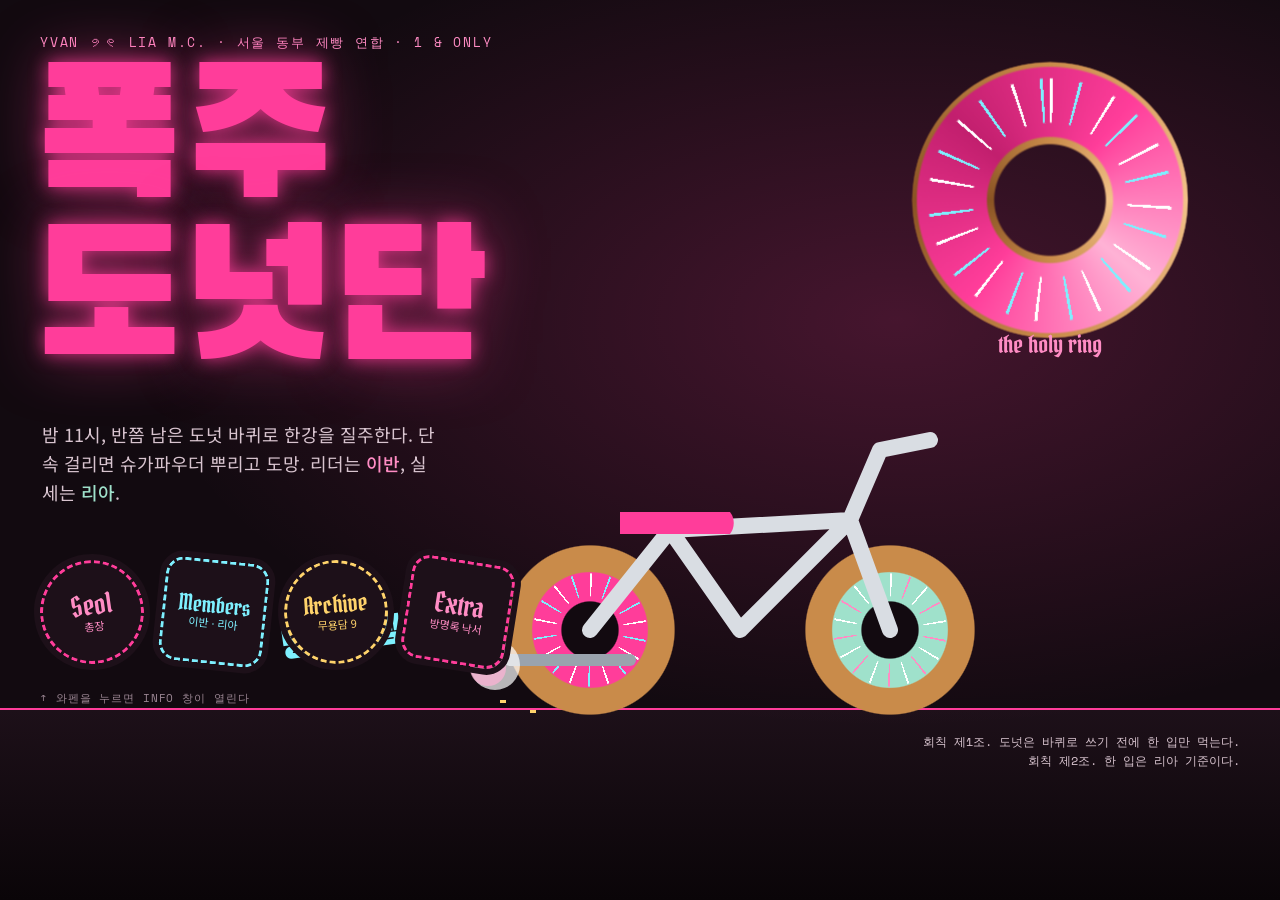
==== lovinfo/donut-gang.html @ 9bbbeb03 "Add 폭주 도넛단 page (YVAN & LIA) with patch popups - lovinfo/donut-gang.html: single-file page from Lovi" ====
<!doctype html>
<html lang="ko">
<head>
<meta charset="utf-8">
<meta name="viewport" content="width=device-width, initial-scale=1, viewport-fit=cover">
<title>폭주 도넛단 · YVAN ୨୧ LIA</title>
<meta name="description" content="YVAN ୨୧ LIA M.C. · 서울 동부 제빵 연합 · 1 & ONLY">
<meta name="theme-color" content="#120a10">
<link rel="preconnect" href="https://fonts.googleapis.com">
<link rel="preconnect" href="https://fonts.gstatic.com" crossorigin>
<link rel="stylesheet" href="https://fonts.googleapis.com/css2?family=Black+Han+Sans&family=Noto+Sans+KR:wght@400;500;700&family=Pirata+One&family=Space+Mono:wght@400;700&display=swap">
<style>
:root{
  --bg:#120a10; --bg2:#1d1019; --bg3:#0a0508; --surface:#231520; --surface2:#2c1b27;
  --ink:#f6e9f0; --dim:#d8c4cf; --mute:#9c8794;
  --line:rgba(246,233,240,.12); --line2:rgba(246,233,240,.28);
  --pink:#ff3d9a; --pink-l:#ff8cc4; --pink-s:#F4C0D1;
  --mint:#7ef0ff; --mint2:#9FE1CB; --yellow:#ffd36b; --dough:#c98b4a;
  --yvan:var(--pink); --lia:var(--mint2);
  --kr:'Noto Sans KR',system-ui,sans-serif; --display:'Black Han Sans','Noto Sans KR',sans-serif;
  --gothic:'Pirata One',serif; --mono:'Space Mono',ui-monospace,monospace;
  color-scheme:dark;
}
*{box-sizing:border-box}
html,body{margin:0}
body{background:var(--bg);color:var(--ink);font:400 16px/1.6 var(--kr);-webkit-font-smoothing:antialiased;overflow-x:hidden}
body.locked{overflow:hidden}
button{font:inherit;color:inherit;cursor:pointer}
button:focus-visible,a:focus-visible,input:focus-visible,textarea:focus-visible{outline:2px solid var(--mint);outline-offset:2px}
.sr-only{position:absolute;width:1px;height:1px;overflow:hidden;clip:rect(0 0 0 0);white-space:nowrap}
.pt{font-family:var(--gothic);font-weight:400}

@keyframes wheelie{0%,100%{transform:rotate(0)}30%,70%{transform:rotate(-24deg)}}
@keyframes spin{to{transform:rotate(360deg)}}
@keyframes torus{0%{transform:rotateX(62deg) rotateZ(0)}100%{transform:rotateX(62deg) rotateZ(360deg)}}
@keyframes flick{0%,100%{opacity:1}42%{opacity:1}43%{opacity:.2}45%{opacity:1}70%{opacity:.6}71%{opacity:1}}
@keyframes exhaust{0%{transform:translate(0,0) scale(.5);opacity:0}15%{opacity:1}100%{transform:translate(-180px,-20px) scale(1.4);opacity:0}}
@keyframes sprk{0%{transform:translate(0,0);opacity:1}100%{transform:translate(-120px,40px);opacity:0}}
@keyframes pop{from{transform:rotate(var(--r,0deg)) scale(.4);opacity:0}to{transform:rotate(var(--r,0deg)) scale(1);opacity:1}}

/* ───────── 메인: 1280×800 시안을 화면에 맞춰 스케일 ───────── */
.hero{--s:1;position:relative;height:calc(800px * var(--s));min-height:100svh;background:var(--bg);overflow:hidden}
.hero::after{content:"";position:absolute;left:0;right:0;bottom:0;height:calc(90px * var(--s) + max(0px, 100svh - 800px * var(--s)));background:linear-gradient(var(--bg2),var(--bg3));border-top:2px solid var(--pink)}
.stage{position:absolute;left:50%;top:0;z-index:1;width:1280px;height:800px;transform:translateX(-50%) scale(var(--s));transform-origin:top center}
.glow{position:absolute;inset:0;background:radial-gradient(ellipse at 70% 40%,rgba(255,61,154,.22),transparent 60%)}
.kicker{position:absolute;left:40px;top:32px;margin:0;font-family:var(--mono);font-size:13px;letter-spacing:.14em;color:var(--pink-l)}
.title{position:absolute;left:34px;top:64px;margin:0;font-family:var(--display);font-weight:400;font-size:180px;line-height:.9;color:var(--pink);text-shadow:0 0 18px rgba(255,61,154,.8),0 0 60px rgba(255,61,154,.5);animation:flick 4s linear infinite}
.lede{position:absolute;left:42px;top:420px;margin:0;width:400px;font-size:18px;line-height:1.6;color:var(--dim)}
.lede b{font-weight:500}
.lede .y{color:var(--pink-l)} .lede .l{color:var(--mint2)}
.ring{position:absolute;left:880px;top:30px;width:340px;height:340px;perspective:900px}
.torus{position:absolute;inset:30px;transform-style:preserve-3d;animation:torus 5s linear infinite}
.torus>div{position:absolute;inset:0;border-radius:50%}
.dough{background:conic-gradient(from 0deg,#c98b4a,#f3c38a,#c98b4a,#8a5424,#c98b4a);-webkit-mask:radial-gradient(circle,transparent 0 28%,#000 29% 70%,transparent 71%);mask:radial-gradient(circle,transparent 0 28%,#000 29% 70%,transparent 71%);transform:translateZ(-10px)}
.glaze{background:conic-gradient(from 40deg,#ff3d9a,#ffb3d6,#ff3d9a,#c21f6e,#ff3d9a);-webkit-mask:radial-gradient(circle,transparent 0 31%,#000 32% 66%,transparent 67%);mask:radial-gradient(circle,transparent 0 31%,#000 32% 66%,transparent 67%);transform:translateZ(10px)}
.sprinkles{background:repeating-conic-gradient(#fff 0 1.5deg,transparent 1.5deg 14deg,#7ef0ff 14deg 15.5deg,transparent 15.5deg 31deg);-webkit-mask:radial-gradient(circle,transparent 0 38%,#000 39% 60%,transparent 61%);mask:radial-gradient(circle,transparent 0 38%,#000 39% 60%,transparent 61%);transform:translateZ(14px)}
.ring-label{position:absolute;left:0;right:0;bottom:6px;text-align:center;font-family:var(--gothic);font-size:24px;color:var(--pink-l)}
.bike-wrap{position:absolute;left:470px;top:400px;width:520px;height:300px}
.bike{position:absolute;left:0;bottom:0;width:520px;height:300px;transform-origin:120px 240px;animation:wheelie 3s ease-in-out infinite}
.bike svg{position:absolute;inset:0;overflow:visible}
.wheel{position:absolute;top:140px;width:180px;height:180px;border-radius:50%;background:radial-gradient(circle,var(--bg) 0 22%,var(--pink) 23% 45%,var(--dough) 46% 66%,transparent 67%);animation:spin .5s linear infinite}
.w1{left:30px}.w2{left:330px;background:radial-gradient(circle,var(--bg) 0 22%,var(--mint2) 23% 45%,var(--dough) 46% 66%,transparent 67%)}
.wheel-spr{position:absolute;inset:0;border-radius:50%;background:repeating-conic-gradient(#fff 0 2deg,transparent 2deg 20deg,#7ef0ff 20deg 22deg,transparent 22deg 40deg);-webkit-mask:radial-gradient(circle,transparent 0 26%,#000 27% 44%,transparent 45%);mask:radial-gradient(circle,transparent 0 26%,#000 27% 44%,transparent 45%)}
.w2 .wheel-spr{background:repeating-conic-gradient(#fff 0 2deg,transparent 2deg 20deg,#ff8cc4 20deg 22deg,transparent 22deg 40deg)}
.puff{position:absolute;left:0;border-radius:50%;animation:exhaust 1s ease-out infinite}
.p1{top:240px;width:50px;height:50px;background:rgba(255,255,255,.7)}
.p2{top:250px;width:36px;height:36px;background:rgba(255,179,214,.7);animation-delay:.35s}
.honk{position:absolute;left:-190px;top:200px;font-family:var(--display);font-size:40px;color:var(--mint);transform:rotate(-8deg);white-space:nowrap}
.spark{position:absolute;width:6px;height:3px;background:var(--yellow);animation:sprk .6s linear infinite}
.s1{left:30px;top:300px}.s2{left:60px;top:310px;animation-duration:.7s;animation-delay:.2s}
.road{position:absolute;left:0;right:0;bottom:0;height:90px}
.patches{position:absolute;left:40px;top:560px;display:flex;gap:18px;z-index:2}
.patch{--c:var(--pink);--t:var(--pink-l);width:104px;height:104px;padding:0;background:var(--bg2);border:3px dashed var(--c);outline:6px solid var(--bg2);display:flex;flex-direction:column;align-items:center;justify-content:center;color:var(--t);line-height:1.3;transform:rotate(var(--r,0deg));transition:all .2s}
.patch.round{border-radius:50%}.patch.square{border-radius:18px}
.patch.mint{--c:var(--mint);--t:var(--mint)}.patch.yellow{--c:var(--yellow);--t:var(--yellow)}
.patch .pt{font-size:28px;line-height:1}.patch .pt.sm{font-size:22px}.patch .pt.md{font-size:24px}
.patch small{font-size:11px}
.patch:hover,.patch:focus-visible,.patch[aria-expanded="true"]{transform:rotate(0) scale(1.08);background:var(--c);color:var(--bg);outline:6px solid var(--bg2)}
.rules{position:absolute;right:40px;bottom:30px;margin:0;font-family:var(--mono);font-size:12px;color:var(--dim);text-align:right}
.hint{position:absolute;left:40px;top:690px;margin:0;font-family:var(--mono);font-size:11px;color:var(--mute);letter-spacing:.08em}

@media (max-width:759px){
  .hero{height:auto;min-height:100svh;display:flex;flex-direction:column}
  .hero::after{display:none}
  .stage{position:relative;left:auto;width:auto;height:auto;transform:none;flex:1;padding:calc(20px + env(safe-area-inset-top)) 16px 0;display:flex;flex-direction:column}
  .stage>*{position:relative;left:auto;right:auto;top:auto;bottom:auto}
  .glow{position:absolute;inset:0}
  .kicker{order:1;font-size:11px;letter-spacing:.06em;padding-right:120px}
  .title{order:2;margin-top:14px;font-size:clamp(76px,27vw,140px)}
  .ring{order:0;position:absolute;top:56px;right:-22px;left:auto;width:170px;height:170px}
  .ring .torus{inset:15px}
  .ring-label{font-size:15px;bottom:-6px}
  .lede{order:3;width:auto;margin-top:18px;font-size:16px}
  .bike-wrap{order:4;align-self:center;width:520px;height:300px;transform:scale(.55);margin:-50px -100px -70px}
  .honk{left:-40px;top:100px}
  .patches{order:5;display:grid;grid-template-columns:repeat(4,1fr);gap:10px;padding:0 4px 8px;justify-items:center}
  .patch{width:min(21vw,92px);height:min(21vw,92px);outline-width:4px}
  .patch .pt,.patch .pt.sm,.patch .pt.md{font-size:min(5vw,22px)}
  .patch small{font-size:9.5px;text-align:center}
  .hint{order:6;text-align:center;padding:8px 0 14px}
  .road{order:7;height:0;border-top:2px solid var(--pink);margin:0 -16px}
  .rules{order:8;flex:1;margin:0 -16px;padding:14px 16px calc(22px + env(safe-area-inset-bottom));background:linear-gradient(var(--bg2),var(--bg3));font-size:11px}
}

/* ───────── 팝업 ───────── */
.pop{position:fixed;inset:0;z-index:50;display:flex;align-items:center;justify-content:center;padding:24px 16px;background:rgba(10,5,8,.62);backdrop-filter:blur(3px);-webkit-backdrop-filter:blur(3px);opacity:0;pointer-events:none;transition:opacity .18s}
.pop.on{opacity:1;pointer-events:auto}
.win{position:relative;width:100%;max-width:560px;max-height:calc(100svh - 48px);display:flex;flex-direction:column;background:var(--surface);border:3px dashed var(--c,var(--pink));outline:6px solid var(--surface);border-radius:18px;overflow:hidden;transform:translateY(16px) scale(.96) rotate(-1deg);transition:transform .24s cubic-bezier(.3,1.5,.5,1)}
.pop.on .win{transform:none}
.win.wide{max-width:680px}
.win-head{display:flex;align-items:center;gap:10px;padding:12px 12px 12px 16px;background:var(--bg2);border-bottom:1px dashed var(--line2)}
.win-tag{font:700 11px var(--mono);letter-spacing:.1em;color:var(--c,var(--pink));padding:2px 8px;border:1px dashed var(--c,var(--pink));border-radius:6px}
.win-title{flex:1;margin:0;font-family:var(--gothic);font-weight:400;font-size:26px;line-height:1;color:var(--c,var(--pink));text-shadow:0 0 12px color-mix(in srgb,var(--c,var(--pink)) 50%,transparent)}
.win-title small{font:400 13px var(--kr);color:var(--mute);margin-left:6px;text-shadow:none}
.x{width:40px;height:40px;border-radius:10px;border:1px solid var(--line2);background:transparent;display:grid;place-items:center;font-size:18px;color:var(--dim);transition:background .15s}
.x:hover{background:var(--surface2);color:var(--ink)}
.win-body{padding:18px;overflow-y:auto;overscroll-behavior:contain}
.panel[hidden]{display:none}
@media (max-width:599px){
  .pop{align-items:flex-end;padding:0}
  .win,.win.wide{max-width:none;max-height:90svh;border-radius:20px 20px 0 0;border-bottom:0;outline:0;transform:translateY(100%)}
  .win-head{padding-top:16px;position:relative}
  .win-head::before{content:"";position:absolute;left:50%;top:6px;width:40px;height:4px;margin-left:-20px;border-radius:2px;background:var(--line2)}
  .win-body{padding:16px 16px calc(20px + env(safe-area-inset-bottom))}
}

/* 공통 */
.specs{margin:0;display:grid;gap:6px;font-size:14px}
.specs div{display:grid;grid-template-columns:84px 1fr;gap:10px;border-bottom:1px dotted var(--line);padding-bottom:6px}
.specs dt{font:12px var(--mono);color:var(--mute);padding-top:2px}
.specs dd{margin:0;color:var(--dim)}
.btn{min-height:44px;display:flex;align-items:center;justify-content:center;gap:6px;border:1px solid var(--line2);border-radius:10px;background:transparent;padding:8px 12px;transition:background .15s,transform .1s}
.btn:hover{background:var(--surface2)}
.btn:active{transform:scale(.97)}
.btn.hot{background:var(--pink);border-color:var(--pink);color:var(--bg);font-weight:700}
.btn.hot:hover{box-shadow:0 0 18px rgba(255,61,154,.55)}
.grid2{display:grid;grid-template-columns:repeat(2,minmax(0,1fr));gap:8px}

/* Seol */
.seol{display:grid;grid-template-columns:120px 1fr;gap:18px;align-items:center;margin-bottom:16px}
.badge{width:112px;aspect-ratio:1;border-radius:50%;display:grid;place-items:center;border:3px dashed var(--pink);outline:6px solid var(--bg2);background:repeating-conic-gradient(rgba(255,61,154,.14) 0 6deg,transparent 6deg 12deg),var(--bg2);transform:rotate(-8deg)}
.badge span{font-family:var(--display);font-size:34px;color:var(--pink);text-shadow:0 0 12px rgba(255,61,154,.8);writing-mode:vertical-rl;letter-spacing:.08em}
.seol p{margin:0;color:var(--dim);font-size:15px}
.seol p.big{color:var(--ink);font-size:17px;font-weight:500;margin-bottom:6px}

/* Members 위젯 */
.ride{position:relative;height:250px;border-radius:14px;overflow:hidden;background:radial-gradient(ellipse at 70% 30%,rgba(255,61,154,.2),transparent 60%),var(--bg2)}
.ride-top{position:absolute;left:14px;top:10px;right:14px;display:flex;justify-content:space-between;align-items:baseline;gap:8px}
.ride-top .dg{font-family:var(--display);font-size:24px;color:var(--pink-l);line-height:1}
.ride-top .mc{font:11px var(--mono);color:var(--pink-s)}
.spd{position:absolute;left:14px;top:44px;font:12px var(--mono);color:var(--pink-s)}
.horn{position:absolute;right:16px;top:58px;padding:6px 12px;border-radius:12px;background:var(--mint2);color:#04342C;font-family:var(--display);font-size:18px;opacity:0;transform:scale(.6) rotate(6deg);transition:all .18s;pointer-events:none}
.horn.on{opacity:1;transform:scale(1) rotate(-4deg)}
.ride svg{position:absolute;left:0;bottom:0;width:100%;height:80%}
.thr{display:flex;align-items:center;gap:12px;margin:14px 0 10px}
.thr label{font-size:14px;color:var(--dim);min-width:44px}
.thr input{flex:1;accent-color:var(--pink);height:24px}
.thr output{font:700 14px var(--mono);min-width:36px;text-align:right}
.mcard{text-align:left;background:var(--bg2);border:1px solid var(--line);border-radius:12px;padding:12px;transition:border-color .15s,transform .15s}
.mcard:hover{transform:translateY(-2px)}
.mcard[aria-pressed="true"]{border:2px solid var(--c);padding:11px;box-shadow:0 0 16px color-mix(in srgb,var(--c) 30%,transparent)}
.mhead{display:flex;align-items:center;gap:10px;margin-bottom:10px}
.av{width:42px;height:42px;flex:none;border-radius:50%;display:grid;place-items:center;font-family:var(--gothic);font-size:20px;color:var(--bg);background:radial-gradient(circle,var(--bg2) 0 22%,var(--c) 23% 60%,var(--dough) 61% 100%)}
.av span{background:var(--bg2);color:var(--c);width:20px;height:20px;border-radius:50%;display:grid;place-items:center;font-size:14px}
.mname{display:block;font-family:var(--gothic);font-size:22px;line-height:1;color:var(--c)}
.mrole{font-size:12px;color:var(--mute)}
.stat{font-size:12px;color:var(--mute);margin:6px 0 4px;display:flex;justify-content:space-between}
.stat b{font:11px var(--mono);color:var(--dim)}
.bar{height:7px;border-radius:4px;background:var(--surface2);overflow:hidden}
.bar i{display:block;height:100%;background:repeating-linear-gradient(-45deg,var(--c) 0 6px,color-mix(in srgb,var(--c) 70%,#000) 6px 12px);border-radius:4px}
.quote{font-size:14px;color:var(--dim);margin:12px 2px 4px;min-height:22px}
.mdetail{margin-top:12px;padding-top:12px;border-top:1px dashed var(--line2)}

/* Archive */
.chips{display:flex;flex-wrap:wrap;gap:8px;margin-bottom:14px}
.chip{font-size:13px;color:var(--dim);background:transparent;border:1.5px dashed var(--line2);border-radius:999px;padding:5px 14px;min-height:34px;transition:all .15s}
.chip:hover{border-color:var(--yellow);color:var(--yellow)}
.chip[aria-pressed="true"]{background:var(--yellow);border:1.5px solid var(--yellow);color:var(--bg);font-weight:700}
.logs{list-style:none;margin:0;padding:0;display:grid;gap:10px}
.log{padding:12px 14px;background:var(--bg2);border-radius:12px;border-left:4px solid var(--c)}
.log-meta{display:flex;gap:10px;align-items:baseline;font:11.5px var(--mono);color:var(--mute)}
.log-no{color:var(--c);font-weight:700}
.log-tag{margin-left:auto;border:1px solid var(--c);color:var(--c);border-radius:4px;padding:0 6px;font-family:var(--kr)}
.log h3{margin:6px 0 4px;font-size:16px;line-height:1.35}
.log p{margin:0;font-size:14px;color:var(--dim)}
.log .loss{margin-top:6px;font:11.5px var(--mono);color:var(--yellow)}

/* Extra */
.scribble{display:grid;grid-template-columns:1fr auto;gap:8px}
.scribble input[type=text],.scribble textarea{grid-column:1/-1;font:15px var(--kr);color:var(--ink);background:var(--bg2);border:1.5px dashed var(--line2);border-radius:10px;padding:10px 12px;resize:none}
.scribble input[type=text]:focus,.scribble textarea:focus{outline:none;border-color:var(--pink);border-style:solid}
.inks{display:flex;align-items:center;gap:6px}
.inks label{cursor:pointer}
.inks input{position:absolute;opacity:0;pointer-events:none}
.ink{display:block;width:28px;height:28px;border-radius:50%;border:3px solid var(--surface);box-shadow:0 0 0 2px transparent;transition:box-shadow .15s}
.inks input:checked+.ink{box-shadow:0 0 0 2px var(--ink)}
.inks input:focus-visible+.ink{box-shadow:0 0 0 2px var(--mint)}
.note{margin:8px 0 12px;font:11px var(--mono);color:var(--mute)}
.wall{position:relative;min-height:180px;padding:18px;border-radius:12px;display:flex;flex-wrap:wrap;gap:16px 22px;align-content:flex-start;background:linear-gradient(rgba(255,255,255,.025) 1px,transparent 1px) 0 0/100% 40px,linear-gradient(90deg,rgba(255,255,255,.02) 1px,transparent 1px) 0 0/80px 100%,#160c13;border:1px solid var(--line)}
.tag{--c:var(--pink);position:relative;max-width:240px;padding:2px 4px;transform:rotate(var(--r,0deg));animation:pop .35s cubic-bezier(.2,1.6,.4,1) both}
.tag.mint{--c:var(--mint2)}.tag.yellow{--c:var(--yellow)}.tag.white{--c:#fff}
.tag-msg{display:block;font-family:var(--display);font-size:21px;line-height:1.2;color:var(--c);text-shadow:0 0 10px color-mix(in srgb,var(--c) 55%,transparent);word-break:keep-all;overflow-wrap:anywhere}
.tag-by{display:block;margin-top:2px;font:11px var(--mono);color:var(--mute)}
.tag-del{position:absolute;top:-10px;right:-12px;width:24px;height:24px;border-radius:50%;border:0;background:var(--bg);color:var(--mute);font-size:12px;opacity:0;transition:opacity .15s}
.tag:hover .tag-del,.tag-del:focus-visible{opacity:1}
@media (hover:none){.tag-del{opacity:1}}

@media (prefers-reduced-motion:reduce){*,*::before,*::after{animation:none!important;transition:none!important}}
</style>
</head>
<body>

<main class="hero" id="top">
  <div class="stage">
    <div class="glow"></div>
    <p class="kicker">YVAN ୨୧ LIA M.C. · 서울 동부 제빵 연합 · 1 &amp; ONLY</p>
    <h1 class="title">폭주<br>도넛단</h1>
    <p class="lede">밤 11시, 반쯤 남은 도넛 바퀴로 한강을 질주한다. 단속 걸리면 슈가파우더 뿌리고 도망. 리더는 <b class="y">이반</b>, 실세는 <b class="l">리아</b>.</p>

    <div class="ring" aria-hidden="true">
      <div class="torus"><div class="dough"></div><div class="glaze"></div><div class="sprinkles"></div></div>
      <span class="ring-label">the holy ring</span>
    </div>

    <div class="bike-wrap" aria-hidden="true">
      <div class="bike">
        <div class="wheel w1"><div class="wheel-spr"></div></div>
        <div class="wheel w2"><div class="wheel-spr"></div></div>
        <svg viewBox="0 0 520 320" width="520" height="320">
          <path d="M120 230 L200 130 L380 120 L420 230 M200 130 L270 230 L380 120 M380 120 L410 50 L460 40" fill="none" stroke="#d9dde3" stroke-width="16" stroke-linecap="round" stroke-linejoin="round"/>
          <path d="M150 112 h110 a18 18 0 0 1 0 22 h-110z" fill="#ff3d9a"/>
          <path d="M160 260 h-120" stroke="#9aa3ad" stroke-width="12" stroke-linecap="round"/>
        </svg>
        <div class="puff p1"></div><div class="puff p2"></div>
        <span class="honk">빵 빵 빵 빵—!!</span>
      </div>
      <div class="spark s1"></div><div class="spark s2"></div>
    </div>

    <div class="road"></div>

    <nav class="patches" aria-label="와펜 메뉴">
      <button type="button" class="patch round" data-k="seol" aria-haspopup="dialog" aria-expanded="false" style="--r:-8deg"><span class="pt">Seol</span><small>총장</small></button>
      <button type="button" class="patch square mint" data-k="members" aria-haspopup="dialog" aria-expanded="false" style="--r:6deg"><span class="pt sm">Members</span><small>이반 · 리아</small></button>
      <button type="button" class="patch round yellow" data-k="archive" aria-haspopup="dialog" aria-expanded="false" style="--r:-4deg"><span class="pt md">Archive</span><small>무용담 <span data-count>0</span></small></button>
      <button type="button" class="patch square" data-k="extra" aria-haspopup="dialog" aria-expanded="false" style="--r:9deg"><span class="pt">Extra</span><small>방명록 낙서</small></button>
    </nav>
    <p class="hint">↑ 와펜을 누르면 INFO 창이 열린다</p>

    <p class="rules">회칙 제1조. 도넛은 바퀴로 쓰기 전에 한 입만 먹는다.<br>회칙 제2조. 한 입은 리아 기준이다.</p>
  </div>
</main>

<!-- ───────── 팝업 ───────── -->
<div class="pop" id="pop" aria-hidden="true">
  <section class="win" id="win" role="dialog" aria-modal="true" aria-labelledby="winT">
    <header class="win-head">
      <span class="win-tag" id="winTag">INFO</span>
      <h2 class="win-title" id="winT">Seol</h2>
      <button type="button" class="x" id="winX" aria-label="닫기">✕</button>
    </header>
    <div class="win-body" id="winBody">

      <!-- Seol · 총장 -->
      <div class="panel" data-panel="seol" hidden>
        <div class="seol">
          <div class="badge" aria-hidden="true"><span>總長</span></div>
          <div>
            <p class="big">어서 와. 여긴 이반이랑 리아가 한강에서 저지른 일들을 모아 두는 곳이야.</p>
            <p>총장은 직접 달리진 않는다. 출동 기록을 남기고, 사고 친 날 경위서를 쓰고, 바퀴로 쓸 도넛을 예약해 둔다.</p>
          </div>
        </div>
        <dl class="specs">
          <div><dt>직책</dt><dd>총장 (명예직, 실권 없음)</dd></div>
          <div><dt>담당</dt><dd>기록 · 그림 · 단속 회피 루트 설계</dd></div>
          <div><dt>최애 도넛</dt><dd>딸기 글레이즈드</dd></div>
          <div><dt>회칙</dt><dd>제1조. 도넛은 바퀴로 쓰기 전에 한 입만 먹는다.<br>제2조. 한 입은 리아 기준이다.</dd></div>
        </dl>
      </div>

      <!-- Members · 위젯 -->
      <div class="panel" data-panel="members" hidden>
        <div class="ride">
          <div class="ride-top"><span class="dg">폭주 도넛단</span><span class="mc">YVAN ୨୧ LIA M.C.</span></div>
          <span class="spd" id="spd"></span>
          <div class="horn" id="horn">빵 빵—!!</div>
          <svg viewBox="0 0 380 210" preserveAspectRatio="xMidYMax meet" role="img" aria-label="도넛 바퀴 바이크를 탄 이반과 리아">
            <rect x="-200" y="182" width="780" height="28" fill="#120a10"/>
            <g id="road"></g><g id="b0"></g><g id="b1"></g>
          </svg>
        </div>
        <div class="thr">
          <label for="thr">스로틀</label>
          <input id="thr" type="range" min="0" max="100" step="1" value="40">
          <output id="thrOut" for="thr">40</output>
        </div>
        <div class="grid2" style="margin-bottom:12px">
          <button type="button" class="btn hot" id="hornBtn">📣 경적 빵빵</button>
          <button type="button" class="btn" id="wBtn">↗ <span id="wLbl">이반 윌리</span></button>
        </div>
        <div class="grid2" id="mcards"></div>
        <p class="quote" id="quote" aria-live="polite"></p>
        <div class="mdetail" id="mdetail"></div>
      </div>

      <!-- Archive -->
      <div class="panel" data-panel="archive" hidden>
        <div class="chips" role="group" aria-label="무용담 분류" id="chips"></div>
        <ol class="logs" id="logs"></ol>
      </div>

      <!-- Extra · 방명록 -->
      <div class="panel" data-panel="extra" hidden>
        <form class="scribble" id="gb" autocomplete="off">
          <label class="sr-only" for="gbName">이름</label>
          <input type="text" id="gbName" name="name" maxlength="16" placeholder="이름 (비우면 익명 라이더)">
          <label class="sr-only" for="gbMsg">낙서</label>
          <textarea id="gbMsg" name="msg" maxlength="80" rows="2" placeholder="낙서 내용 (80자)" required></textarea>
          <div class="inks" role="radiogroup" aria-label="스프레이 색">
            <label><input type="radio" name="ink" value="pink" checked><span class="ink" style="background:var(--pink)"></span><span class="sr-only">핑크</span></label>
            <label><input type="radio" name="ink" value="mint"><span class="ink" style="background:var(--mint2)"></span><span class="sr-only">민트</span></label>
            <label><input type="radio" name="ink" value="yellow"><span class="ink" style="background:var(--yellow)"></span><span class="sr-only">노랑</span></label>
            <label><input type="radio" name="ink" value="white"><span class="ink" style="background:#fff"></span><span class="sr-only">흰색</span></label>
          </div>
          <button type="submit" class="btn hot">칙—칙 뿌리기</button>
        </form>
        <p class="note">※ 낙서는 지금 이 브라우저에만 저장돼요.</p>
        <div class="wall" id="wall" aria-live="polite"></div>
      </div>

    </div>
  </section>
</div>

<script>
(function () {
  'use strict';
  var reduce = matchMedia('(prefers-reduced-motion: reduce)').matches;

  /* ───────── 데이터 (여기만 고치면 됨) ───────── */
  var MEMBERS = [
    { key: 'yvan', name: 'YVAN', kr: '이반', role: '단장', color: 'var(--yvan)', hex: '#ff3d9a', frost: '#ED93B1', frame: '#F4C0D1',
      stats: [['과속', 96], ['츤데레', 88], ['도넛 몰래 먹기', 40]],
      lines: ['"비켜. 도넛 식는다." — 이반', '"단장은 나야." — 이반 / "응, 그래." — 리아'],
      specs: [['직책', '단장 (명목상)'], ['주행', '앞바퀴 들고 달리기 담당'], ['바퀴', '스트로베리 글레이즈 · 반쯤 남음'], ['특기', '"빵 빵—!!" 육성 경적']] },
    { key: 'lia', name: 'LIA', kr: '리아', role: '실세', color: 'var(--lia)', hex: '#5DCAA5', frost: '#9FE1CB', frame: '#E1F5EE',
      stats: [['과속', 62], ['단장 조련', 100], ['도넛 몰래 먹기', 99]],
      lines: ['"한 입은 내 기준이야." — 리아', '"슈가파우더 뿌리고 튀어!" — 리아'],
      specs: [['직책', '실세'], ['주행', '슈가파우더 살포 · 길 안내'], ['바퀴', '"한 입" 먹고 남은 것 전부'], ['특기', '회칙 제2조의 기준']] }
  ];
  // tag: 질주 | 단속 | 일상 | 사고
  var ARCHIVE = [
    ['2026.03.14', '질주', '첫 출동: 잠수교 왕복', '반쯤 남은 크리스피 두 개로 잠수교를 왕복했다. 돌아오니 바퀴가 하나 줄어 있었다. 리아는 모른다고 했다.', '도넛 바퀴 ×1'],
    ['2026.03.21', '단속', '슈가파우더 연막 작전', '반포에서 단속반과 마주쳤다. 리아가 슈가파우더를 한 봉지 통째로 뿌렸고 우리는 하얗게 사라졌다.', '슈가파우더 1kg'],
    ['2026.04.02', '일상', '회칙 제2조 제정', '"한 입만"의 정의를 두고 회의가 열렸다. 리아가 시범을 보였고, 그 자리에서 기준이 확정됐다.', '시범용 도넛 ×1 (전부)'],
    ['2026.04.10', '사고', '글레이즈 미끄럼 사고', '비 온 뒤 글레이즈가 녹아 바퀴가 헛돌았다. 이반은 앞바퀴를 든 채 3미터를 미끄러졌다. 멋있었다고 본인이 주장함.', ''],
    ['2026.04.27', '질주', '뚝섬 야간 윌리 기록 경신', '앞바퀴 들고 버틴 시간 11초. 공식 기록원(총장)이 졸아서 비공식.', '총장의 신뢰'],
    ['2026.05.18', '단속', '"그거 도넛이에요?" 검문', '경찰 아저씨가 바퀴를 한참 보더니 한 입 먹어 봐도 되냐고 물었다. 리아 기준 한 입이라고 안내했다가 거절당함.', ''],
    ['2026.06.01', '사고', '비둘기 습격', '여의도에서 비둘기 떼가 바퀴를 노렸다. 이반이 육성 경적으로 쫓았으나 목이 먼저 쉬었다.', '이반 목소리 이틀'],
    ['2026.07.15', '일상', '홀리 링 영접', '연합 본부 진열장에 전설의 도넛 "the holy ring"이 들어왔다. 굴려 보자는 이반과 먹자는 리아가 대치 중.', ''],
    ['2026.09.30', '질주', '추석 보름달 라이딩', '보름달이 도넛처럼 보인다고 리아가 손을 뻗었다. 달은 무사하다. 아직은.', '']
  ];
  var TAG_COLOR = { 질주: 'var(--pink)', 단속: 'var(--mint)', 일상: 'var(--yellow)', 사고: '#ff6b4a' };
  var PANELS = {
    seol:    { title: 'Seol',    sub: '총장',        tag: 'INFO',   c: 'var(--pink)' },
    members: { title: 'Members', sub: '이반 · 리아', tag: 'WIDGET', c: 'var(--mint)', wide: true },
    archive: { title: 'Archive', sub: '무용담',      tag: 'LOG',    c: 'var(--yellow)' },
    extra:   { title: 'Extra',   sub: '방명록 낙서', tag: 'WALL',   c: 'var(--pink)' }
  };

  function $(id) { return document.getElementById(id); }
  function h(tag, cls, text) { var n = document.createElement(tag); if (cls) n.className = cls; if (text != null) n.textContent = text; return n; }

  /* ───────── 메인 스케일 ───────── */
  var hero = document.querySelector('.hero'), narrow = matchMedia('(max-width: 759px)');
  function fit() {
    var w = document.documentElement.clientWidth, hgt = window.innerHeight;
    hero.style.setProperty('--s', narrow.matches ? 1 : Math.min(w / 1280, Math.max(hgt / 800, .6), 1.5).toFixed(4));
  }
  fit(); addEventListener('resize', fit);
  document.querySelectorAll('[data-count]').forEach(function (n) { n.textContent = ARCHIVE.length; });

  /* ───────── 팝업 ───────── */
  var pop = $('pop'), win = $('win'), lastBtn = null, current = null;
  function openPop(k, btn) {
    var p = PANELS[k]; current = k; lastBtn = btn;
    win.style.setProperty('--c', p.c);
    win.classList.toggle('wide', !!p.wide);
    $('winTag').textContent = p.tag;
    $('winT').innerHTML = '';
    $('winT').append(p.title, h('small', null, p.sub));
    document.querySelectorAll('.panel').forEach(function (el) { el.hidden = el.dataset.panel !== k; });
    document.querySelectorAll('.patch').forEach(function (b) { b.setAttribute('aria-expanded', b === btn ? 'true' : 'false'); });
    $('winBody').scrollTop = 0;
    pop.classList.add('on'); pop.setAttribute('aria-hidden', 'false'); document.body.classList.add('locked');
    $('winX').focus({ preventScroll: true });
    if (k === 'members') startRide();
  }
  function closePop() {
    if (!current) return;
    pop.classList.remove('on'); pop.setAttribute('aria-hidden', 'true'); document.body.classList.remove('locked');
    document.querySelectorAll('.patch').forEach(function (b) { b.setAttribute('aria-expanded', 'false'); });
    stopRide(); current = null;
    if (lastBtn) lastBtn.focus();
  }
  document.querySelectorAll('.patch').forEach(function (b) { b.addEventListener('click', function () { openPop(b.dataset.k, b); }); });
  $('winX').addEventListener('click', closePop);
  pop.addEventListener('click', function (e) { if (e.target === pop) closePop(); });
  document.addEventListener('keydown', function (e) {
    if (!current) return;
    if (e.key === 'Escape') closePop();
    if (e.key === 'Tab') { // 팝업 안에서만 포커스 이동
      var f = win.querySelectorAll('button:not([disabled]),input,textarea,[tabindex]:not([tabindex="-1"])');
      f = Array.prototype.filter.call(f, function (x) { return x.offsetParent !== null; });
      if (!f.length) return;
      if (e.shiftKey && document.activeElement === f[0]) { e.preventDefault(); f[f.length - 1].focus(); }
      else if (!e.shiftKey && document.activeElement === f[f.length - 1]) { e.preventDefault(); f[0].focus(); }
    }
  });
  // 모바일 바텀시트: 아래로 끌어서 닫기
  (function () {
    var head = win.querySelector('.win-head'), y0 = null;
    head.addEventListener('touchstart', function (e) { y0 = e.touches[0].clientY; }, { passive: true });
    head.addEventListener('touchmove', function (e) { if (y0 == null) return; var d = Math.max(0, e.touches[0].clientY - y0); win.style.transition = 'none'; win.style.transform = 'translateY(' + d + 'px)'; }, { passive: true });
    head.addEventListener('touchend', function (e) {
      if (y0 == null) return; var d = e.changedTouches[0].clientY - y0; y0 = null;
      win.style.transition = ''; win.style.transform = '';
      if (d > 90) closePop();
    });
  })();

  /* ───────── Members 위젯: 도넛 바퀴 바이크 ───────── */
  var NS = 'http://www.w3.org/2000/svg';
  function sv(t, a, p) { var e = document.createElementNS(NS, t); for (var k in a) e.setAttribute(k, a[k]); if (p) p.appendChild(e); return e; }
  var dashes = [];
  for (var i = 0; i < 14; i++) dashes.push(sv('rect', { x: i * 60 - 180, y: 194, width: 30, height: 4, rx: 2, fill: '#ff8cc4' }, $('road')));
  var POS = [{ x: 30, y: 118 }, { x: 200, y: 126 }];
  var bikes = MEMBERS.map(function (m, idx) {
    var root = $('b' + idx), lean = sv('g', {}, sv('g', {}, root));
    function wheel(cx) {
      var g = sv('g', {}, lean);
      sv('circle', { cx: cx, cy: 40, r: 26, fill: '#C98B4A' }, g);
      sv('circle', { cx: cx, cy: 40, r: 22, fill: m.frost }, g);
      var sp = sv('g', {}, g);
      for (var k = 0; k < 6; k++) {
        var a = k * Math.PI / 3, px = cx + Math.cos(a) * 15, py = 40 + Math.sin(a) * 15;
        sv('rect', { x: px - 2, y: py - 1, width: 5, height: 2.4, rx: 1, fill: k % 2 ? '#ffffff' : '#FAC775', transform: 'rotate(' + (k * 60) + ' ' + px + ' ' + py + ')' }, sp);
      }
      sv('circle', { cx: cx, cy: 40, r: 9, fill: '#1d1019' }, g);
      return { sp: sp, cx: cx };
    }
    var w = [wheel(0), wheel(96)];
    sv('path', { d: 'M0 40 L30 6 L74 6 L96 40 M30 6 L50 40 L74 6 M74 6 L84 -16 L98 -18', fill: 'none', stroke: m.frame, 'stroke-width': 6, 'stroke-linecap': 'round', 'stroke-linejoin': 'round' }, lean);
    sv('rect', { x: 18, y: -2, width: 30, height: 7, rx: 3.5, fill: m.hex }, lean);
    sv('circle', { cx: 40, cy: -20, r: 15, fill: m.hex }, lean);
    sv('rect', { x: 30, y: -24, width: 20, height: 7, rx: 3.5, fill: '#1d1019' }, lean);
    var t = sv('text', { x: 40, y: -34, 'text-anchor': 'middle', 'font-size': 12, fill: m.frame, 'font-family': 'Noto Sans KR, sans-serif' }, lean);
    t.textContent = m.kr;
    var puffs = []; for (var p = 0; p < 3; p++) puffs.push(sv('circle', { cx: -14, cy: 44, r: 6, fill: '#F4C0D1', opacity: 0 }, lean));
    return { root: root, lean: lean, w: w, puffs: puffs, pos: POS[idx], wheelie: 0, target: 0, bob: idx * 1.7 };
  });

  var thr = $('thr'), speed = 40, ang = 0, off = 0, t0 = 0, sel = 0, raf = 0;
  function label(v) { return v < 10 ? '정차 중 · 도넛 먹는 중' : v < 45 ? '동네 한 바퀴' : v < 80 ? '한강 질주 모드' : '과속 · 바퀴 반죽 늘어남'; }
  thr.addEventListener('input', function () { speed = +thr.value; $('thrOut').textContent = speed; $('spd').textContent = '시속 ' + Math.round(speed * 2.4) + 'km · ' + label(speed); });
  thr.dispatchEvent(new Event('input'));
  var allLines = MEMBERS.reduce(function (a, m) { return a.concat(m.lines); }, []);
  $('hornBtn').addEventListener('click', function () {
    var hn = $('horn'); hn.classList.add('on');
    $('quote').textContent = allLines[Math.floor(Math.random() * allLines.length)];
    clearTimeout(hn._t); hn._t = setTimeout(function () { hn.classList.remove('on'); }, 900);
  });
  $('wBtn').addEventListener('click', function () { var b = bikes[sel]; b.target = b.target ? 0 : 1; wLabel(); });
  function wLabel() { $('wLbl').textContent = MEMBERS[sel].kr + (bikes[sel].target ? ' 내려와' : ' 윌리'); }

  var cardWrap = $('mcards');
  MEMBERS.forEach(function (m, i) {
    var b = h('button', 'mcard'); b.type = 'button'; b.style.setProperty('--c', m.color);
    b.setAttribute('aria-pressed', i === 0 ? 'true' : 'false');
    var head = h('div', 'mhead'), av = h('span', 'av'); av.setAttribute('aria-hidden', 'true'); av.append(h('span', null, m.name[0]));
    var nm = h('span'); nm.append(h('span', 'mname', m.name), h('span', 'mrole', m.kr + ' · ' + m.role));
    head.append(av, nm); b.append(head);
    m.stats.forEach(function (s) {
      var st = h('div', 'stat'); st.append(h('span', null, s[0]), h('b', null, s[1]));
      var bar = h('div', 'bar'), fill = h('i'); fill.style.width = s[1] + '%'; bar.append(fill);
      b.append(st, bar);
    });
    b.addEventListener('click', function () {
      sel = i;
      cardWrap.querySelectorAll('.mcard').forEach(function (x, j) { x.setAttribute('aria-pressed', j === i ? 'true' : 'false'); });
      $('quote').textContent = m.lines[0]; wLabel(); detail();
    });
    cardWrap.append(b);
  });
  function detail() {
    var m = MEMBERS[sel], d = $('mdetail'), dl = h('dl', 'specs');
    m.specs.forEach(function (s) { var r = h('div'); r.append(h('dt', null, s[0]), h('dd', null, s[1])); dl.append(r); });
    d.replaceChildren(dl);
  }
  $('quote').textContent = MEMBERS[0].lines[0]; wLabel(); detail();

  function frame(now) {
    var dt = t0 ? Math.min(50, now - t0) : 16; t0 = now;
    var v = reduce ? 0 : speed;
    ang = (ang + v * dt * 0.012) % 360; off = (off + v * dt * 0.01) % 60;
    dashes.forEach(function (d, i) { d.setAttribute('x', i * 60 - 180 - off); });
    bikes.forEach(function (b, i) {
      b.wheelie += (b.target - b.wheelie) * 0.12;
      var bob = v > 0 ? Math.sin(now / 120 + b.bob) * Math.min(3, v / 25) : 0, dx = v > 0 ? Math.sin(now / 900 + i * 2) * 8 : 0;
      b.root.setAttribute('transform', 'translate(' + (b.pos.x + dx) + ',' + (b.pos.y + bob) + ')');
      b.lean.setAttribute('transform', 'rotate(' + (-b.wheelie * 22) + ' 0 66)');
      b.w.forEach(function (w) { w.sp.setAttribute('transform', 'rotate(' + ang + ' ' + w.cx + ' 40)'); });
      b.puffs.forEach(function (p, k) {
        var ph = ((now / 600) + k / 3) % 1;
        p.setAttribute('cx', -14 - ph * 40 * (v / 50)); p.setAttribute('r', 4 + ph * 8); p.setAttribute('opacity', v > 5 ? (1 - ph) * 0.8 : 0);
      });
    });
    raf = requestAnimationFrame(frame);
  }
  function startRide() { if (!raf) { t0 = 0; raf = requestAnimationFrame(frame); } }
  function stopRide() { cancelAnimationFrame(raf); raf = 0; }
  frame(0); stopRide(); // 첫 위치만 그려 둠

  /* ───────── Archive ───────── */
  var chips = $('chips'), filter = '전체';
  ['전체', '질주', '단속', '일상', '사고'].forEach(function (t) {
    var c = h('button', 'chip', t); c.type = 'button'; c.setAttribute('aria-pressed', t === filter ? 'true' : 'false');
    c.addEventListener('click', function () {
      filter = t; chips.querySelectorAll('.chip').forEach(function (x) { x.setAttribute('aria-pressed', x === c ? 'true' : 'false'); }); renderLogs();
    });
    chips.append(c);
  });
  function renderLogs() {
    var list = $('logs'); list.replaceChildren();
    ARCHIVE.map(function (a, i) { return { no: i + 1, date: a[0], tag: a[1], title: a[2], body: a[3], loss: a[4] }; })
      .filter(function (a) { return filter === '전체' || a.tag === filter; })
      .reverse()
      .forEach(function (a) {
        var li = h('li', 'log'); li.style.setProperty('--c', TAG_COLOR[a.tag] || 'var(--pink)');
        var meta = h('div', 'log-meta'); meta.append(h('span', 'log-no', '#' + String(a.no).padStart(2, '0')), h('span', null, a.date), h('span', 'log-tag', a.tag));
        li.append(meta, h('h3', null, a.title), h('p', null, a.body));
        if (a.loss) li.append(h('div', 'loss', '손실: ' + a.loss));
        list.append(li);
      });
  }
  renderLogs();

  /* ───────── Extra: 방명록 낙서 (localStorage) ───────── */
  var KEY = 'donut-gang-yvan-lia-wall', SEED = [
    { name: '이반', msg: '빵 빵—!! 다녀감', ink: 'pink', r: -6 },
    { name: '리아', msg: '도넛 한 입만 ♡', ink: 'mint', r: 4 },
    { name: '총장', msg: '여기 낙서 금지 (아님)', ink: 'yellow', r: -2 }
  ];
  var mine = [];
  try { mine = JSON.parse(localStorage.getItem(KEY) || '[]'); } catch (e) { mine = []; }
  function save() { try { localStorage.setItem(KEY, JSON.stringify(mine)); } catch (e) { /* 저장 불가 — 화면에만 남음 */ } }
  function renderWall() {
    var wall = $('wall'); wall.replaceChildren();
    SEED.concat(mine.map(function (t, i) { return Object.assign({ idx: i }, t); })).forEach(function (t) {
      var box = h('div', 'tag ' + t.ink); box.style.setProperty('--r', (t.r || 0) + 'deg');
      box.append(h('span', 'tag-msg', t.msg), h('span', 'tag-by', '— ' + (t.name || '익명 라이더') + (t.date ? ' · ' + t.date : '')));
      if (t.idx != null) {
        var del = h('button', 'tag-del', '✕'); del.type = 'button'; del.setAttribute('aria-label', '낙서 지우기');
        del.addEventListener('click', function () { mine.splice(t.idx, 1); save(); renderWall(); });
        box.append(del);
      }
      wall.append(box);
    });
  }
  var gb = $('gb');
  gb.addEventListener('submit', function (e) {
    e.preventDefault();
    var msg = gb.msg.value.trim(); if (!msg) return;
    var d = new Date();
    mine.push({ name: $('gbName').value.trim().slice(0, 16), msg: msg.slice(0, 80), ink: gb.ink.value || 'pink', r: Math.round((Math.random() * 14 - 7) * 10) / 10, date: (d.getMonth() + 1) + '.' + d.getDate() });
    save(); renderWall(); gb.msg.value = ''; gb.msg.focus();
  });
  renderWall();
})();
</script>
</body>
</html>
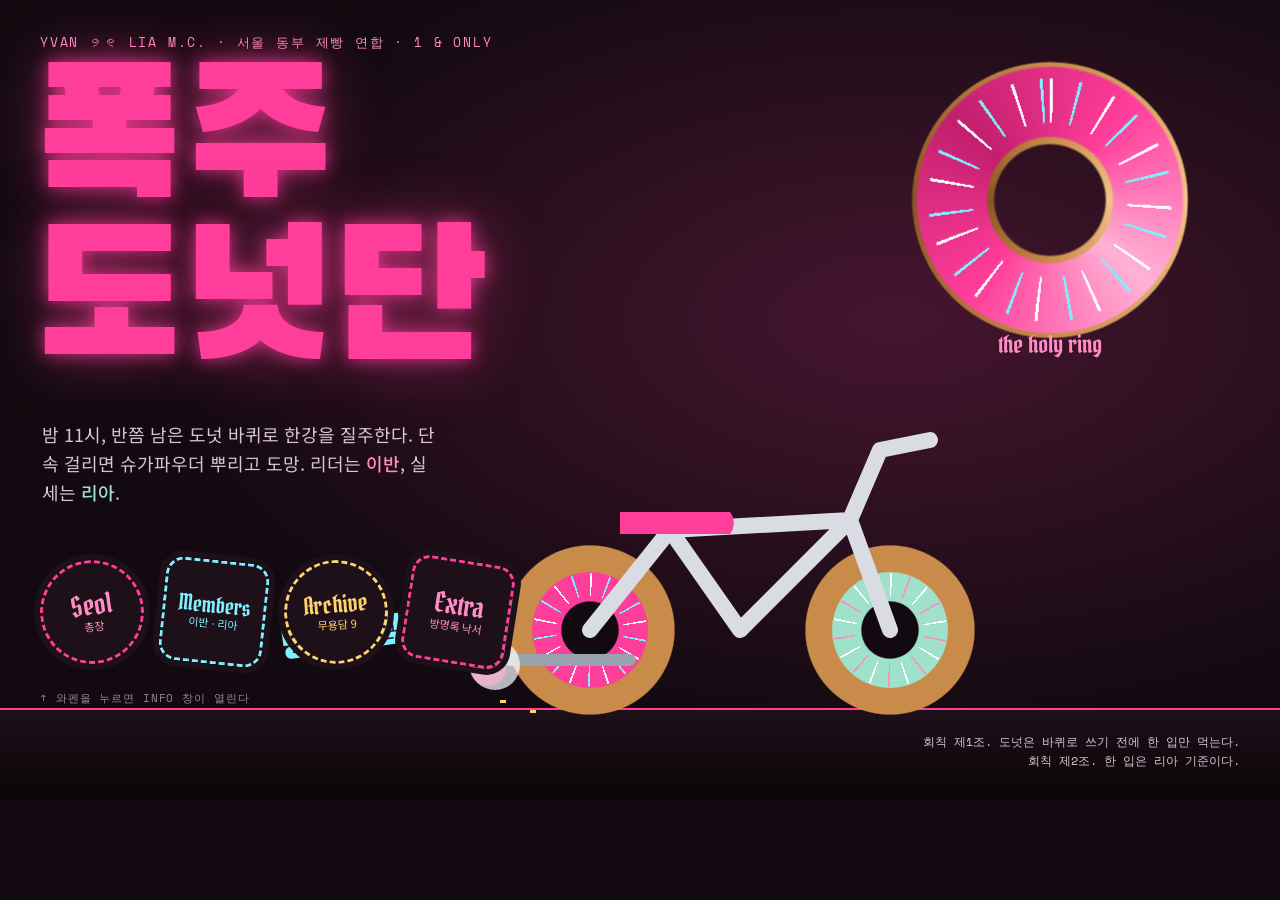
==== commit f309912f: "Make 폭주 도넛단 page work when embedded as a widget - Size the hero from the page width with container u" ====
--- a/lovinfo/donut-gang.html
+++ b/lovinfo/donut-gang.html
@@ -24,7 +24,6 @@
 *{box-sizing:border-box}
 html,body{margin:0}
 body{background:var(--bg);color:var(--ink);font:400 16px/1.6 var(--kr);-webkit-font-smoothing:antialiased;overflow-x:hidden}
-body.locked{overflow:hidden}
 button{font:inherit;color:inherit;cursor:pointer}
 button:focus-visible,a:focus-visible,input:focus-visible,textarea:focus-visible{outline:2px solid var(--mint);outline-offset:2px}
 .sr-only{position:absolute;width:1px;height:1px;overflow:hidden;clip:rect(0 0 0 0);white-space:nowrap}
@@ -38,90 +37,92 @@
 @keyframes sprk{0%{transform:translate(0,0);opacity:1}100%{transform:translate(-120px,40px);opacity:0}}
 @keyframes pop{from{transform:rotate(var(--r,0deg)) scale(.4);opacity:0}to{transform:rotate(var(--r,0deg)) scale(1);opacity:1}}
 
-/* ───────── 메인: 1280×800 시안을 화면에 맞춰 스케일 ───────── */
-.hero{--s:1;position:relative;height:calc(800px * var(--s));min-height:100svh;background:var(--bg);overflow:hidden}
-.hero::after{content:"";position:absolute;left:0;right:0;bottom:0;height:calc(90px * var(--s) + max(0px, 100svh - 800px * var(--s)));background:linear-gradient(var(--bg2),var(--bg3));border-top:2px solid var(--pink)}
-.stage{position:absolute;left:50%;top:0;z-index:1;width:1280px;height:800px;transform:translateX(-50%) scale(var(--s));transform-origin:top center}
+/* ───────── 메인: 1280×800 시안. 1u = 시안의 1px (페이지 폭 기준, 창 높이와 무관) ───────── */
+.page{position:relative;container-type:inline-size;width:100%;max-width:100%;overflow-x:clip}
+.hero{--u:min(.078125cqw,1.5px);position:relative;height:calc(800 * var(--u));background:var(--bg);overflow:hidden}
+.hero::after{content:"";position:absolute;left:0;right:0;bottom:0;height:calc(90 * var(--u));background:linear-gradient(var(--bg2),var(--bg3));border-top:2px solid var(--pink)}
+.stage{position:absolute;left:50%;top:0;z-index:1;width:calc(1280 * var(--u));height:100%;transform:translateX(-50%)}
 .glow{position:absolute;inset:0;background:radial-gradient(ellipse at 70% 40%,rgba(255,61,154,.22),transparent 60%)}
-.kicker{position:absolute;left:40px;top:32px;margin:0;font-family:var(--mono);font-size:13px;letter-spacing:.14em;color:var(--pink-l)}
-.title{position:absolute;left:34px;top:64px;margin:0;font-family:var(--display);font-weight:400;font-size:180px;line-height:.9;color:var(--pink);text-shadow:0 0 18px rgba(255,61,154,.8),0 0 60px rgba(255,61,154,.5);animation:flick 4s linear infinite}
-.lede{position:absolute;left:42px;top:420px;margin:0;width:400px;font-size:18px;line-height:1.6;color:var(--dim)}
+.kicker{position:absolute;left:calc(40*var(--u));top:calc(32*var(--u));margin:0;font-family:var(--mono);font-size:calc(13*var(--u));letter-spacing:.14em;color:var(--pink-l)}
+.title{position:absolute;left:calc(34*var(--u));top:calc(64*var(--u));margin:0;font-family:var(--display);font-weight:400;font-size:calc(180*var(--u));line-height:.9;color:var(--pink);text-shadow:0 0 calc(18*var(--u)) rgba(255,61,154,.8),0 0 calc(60*var(--u)) rgba(255,61,154,.5);animation:flick 4s linear infinite}
+.lede{position:absolute;left:calc(42*var(--u));top:calc(420*var(--u));margin:0;width:calc(400*var(--u));font-size:calc(18*var(--u));line-height:1.6;color:var(--dim)}
 .lede b{font-weight:500}
 .lede .y{color:var(--pink-l)} .lede .l{color:var(--mint2)}
-.ring{position:absolute;left:880px;top:30px;width:340px;height:340px;perspective:900px}
-.torus{position:absolute;inset:30px;transform-style:preserve-3d;animation:torus 5s linear infinite}
+.ring{position:absolute;left:calc(880*var(--u));top:calc(30*var(--u));width:calc(340*var(--u));height:calc(340*var(--u));perspective:calc(900*var(--u))}
+.torus{position:absolute;inset:calc(30*var(--u));transform-style:preserve-3d;animation:torus 5s linear infinite}
 .torus>div{position:absolute;inset:0;border-radius:50%}
-.dough{background:conic-gradient(from 0deg,#c98b4a,#f3c38a,#c98b4a,#8a5424,#c98b4a);-webkit-mask:radial-gradient(circle,transparent 0 28%,#000 29% 70%,transparent 71%);mask:radial-gradient(circle,transparent 0 28%,#000 29% 70%,transparent 71%);transform:translateZ(-10px)}
-.glaze{background:conic-gradient(from 40deg,#ff3d9a,#ffb3d6,#ff3d9a,#c21f6e,#ff3d9a);-webkit-mask:radial-gradient(circle,transparent 0 31%,#000 32% 66%,transparent 67%);mask:radial-gradient(circle,transparent 0 31%,#000 32% 66%,transparent 67%);transform:translateZ(10px)}
-.sprinkles{background:repeating-conic-gradient(#fff 0 1.5deg,transparent 1.5deg 14deg,#7ef0ff 14deg 15.5deg,transparent 15.5deg 31deg);-webkit-mask:radial-gradient(circle,transparent 0 38%,#000 39% 60%,transparent 61%);mask:radial-gradient(circle,transparent 0 38%,#000 39% 60%,transparent 61%);transform:translateZ(14px)}
-.ring-label{position:absolute;left:0;right:0;bottom:6px;text-align:center;font-family:var(--gothic);font-size:24px;color:var(--pink-l)}
-.bike-wrap{position:absolute;left:470px;top:400px;width:520px;height:300px}
-.bike{position:absolute;left:0;bottom:0;width:520px;height:300px;transform-origin:120px 240px;animation:wheelie 3s ease-in-out infinite}
-.bike svg{position:absolute;inset:0;overflow:visible}
-.wheel{position:absolute;top:140px;width:180px;height:180px;border-radius:50%;background:radial-gradient(circle,var(--bg) 0 22%,var(--pink) 23% 45%,var(--dough) 46% 66%,transparent 67%);animation:spin .5s linear infinite}
-.w1{left:30px}.w2{left:330px;background:radial-gradient(circle,var(--bg) 0 22%,var(--mint2) 23% 45%,var(--dough) 46% 66%,transparent 67%)}
+.dough{background:conic-gradient(from 0deg,#c98b4a,#f3c38a,#c98b4a,#8a5424,#c98b4a);-webkit-mask:radial-gradient(circle,transparent 0 28%,#000 29% 70%,transparent 71%);mask:radial-gradient(circle,transparent 0 28%,#000 29% 70%,transparent 71%);transform:translateZ(calc(-10*var(--u)))}
+.glaze{background:conic-gradient(from 40deg,#ff3d9a,#ffb3d6,#ff3d9a,#c21f6e,#ff3d9a);-webkit-mask:radial-gradient(circle,transparent 0 31%,#000 32% 66%,transparent 67%);mask:radial-gradient(circle,transparent 0 31%,#000 32% 66%,transparent 67%);transform:translateZ(calc(10*var(--u)))}
+.sprinkles{background:repeating-conic-gradient(#fff 0 1.5deg,transparent 1.5deg 14deg,#7ef0ff 14deg 15.5deg,transparent 15.5deg 31deg);-webkit-mask:radial-gradient(circle,transparent 0 38%,#000 39% 60%,transparent 61%);mask:radial-gradient(circle,transparent 0 38%,#000 39% 60%,transparent 61%);transform:translateZ(calc(14*var(--u)))}
+.ring-label{position:absolute;left:0;right:0;bottom:calc(6*var(--u));text-align:center;font-family:var(--gothic);font-size:calc(24*var(--u));color:var(--pink-l)}
+.bike-wrap{position:absolute;left:calc(470*var(--u));top:calc(400*var(--u));width:calc(520*var(--u));height:calc(300*var(--u))}
+.bike{position:absolute;left:0;bottom:0;width:100%;height:100%;transform-origin:23% 80%;animation:wheelie 3s ease-in-out infinite}
+.bike svg{position:absolute;left:0;top:0;width:100%;height:calc(320*var(--u));overflow:visible}
+.wheel{position:absolute;top:calc(140*var(--u));width:calc(180*var(--u));height:calc(180*var(--u));border-radius:50%;background:radial-gradient(circle,var(--bg) 0 22%,var(--pink) 23% 45%,var(--dough) 46% 66%,transparent 67%);animation:spin .5s linear infinite}
+.w1{left:calc(30*var(--u))}.w2{left:calc(330*var(--u));background:radial-gradient(circle,var(--bg) 0 22%,var(--mint2) 23% 45%,var(--dough) 46% 66%,transparent 67%)}
 .wheel-spr{position:absolute;inset:0;border-radius:50%;background:repeating-conic-gradient(#fff 0 2deg,transparent 2deg 20deg,#7ef0ff 20deg 22deg,transparent 22deg 40deg);-webkit-mask:radial-gradient(circle,transparent 0 26%,#000 27% 44%,transparent 45%);mask:radial-gradient(circle,transparent 0 26%,#000 27% 44%,transparent 45%)}
 .w2 .wheel-spr{background:repeating-conic-gradient(#fff 0 2deg,transparent 2deg 20deg,#ff8cc4 20deg 22deg,transparent 22deg 40deg)}
 .puff{position:absolute;left:0;border-radius:50%;animation:exhaust 1s ease-out infinite}
-.p1{top:240px;width:50px;height:50px;background:rgba(255,255,255,.7)}
-.p2{top:250px;width:36px;height:36px;background:rgba(255,179,214,.7);animation-delay:.35s}
-.honk{position:absolute;left:-190px;top:200px;font-family:var(--display);font-size:40px;color:var(--mint);transform:rotate(-8deg);white-space:nowrap}
-.spark{position:absolute;width:6px;height:3px;background:var(--yellow);animation:sprk .6s linear infinite}
-.s1{left:30px;top:300px}.s2{left:60px;top:310px;animation-duration:.7s;animation-delay:.2s}
-.road{position:absolute;left:0;right:0;bottom:0;height:90px}
-.patches{position:absolute;left:40px;top:560px;display:flex;gap:18px;z-index:2}
-.patch{--c:var(--pink);--t:var(--pink-l);width:104px;height:104px;padding:0;background:var(--bg2);border:3px dashed var(--c);outline:6px solid var(--bg2);display:flex;flex-direction:column;align-items:center;justify-content:center;color:var(--t);line-height:1.3;transform:rotate(var(--r,0deg));transition:all .2s}
-.patch.round{border-radius:50%}.patch.square{border-radius:18px}
+.p1{top:calc(240*var(--u));width:calc(50*var(--u));height:calc(50*var(--u));background:rgba(255,255,255,.7)}
+.p2{top:calc(250*var(--u));width:calc(36*var(--u));height:calc(36*var(--u));background:rgba(255,179,214,.7);animation-delay:.35s}
+.honk{position:absolute;left:calc(-190*var(--u));top:calc(200*var(--u));font-family:var(--display);font-size:calc(40*var(--u));color:var(--mint);transform:rotate(-8deg);white-space:nowrap}
+.spark{position:absolute;width:calc(6*var(--u));height:calc(3*var(--u));background:var(--yellow);animation:sprk .6s linear infinite}
+.s1{left:calc(30*var(--u));top:calc(300*var(--u))}.s2{left:calc(60*var(--u));top:calc(310*var(--u));animation-duration:.7s;animation-delay:.2s}
+.road{display:none}
+.patches{position:absolute;left:calc(40*var(--u));top:calc(560*var(--u));display:flex;gap:calc(18*var(--u));z-index:2}
+.patch{--c:var(--pink);--t:var(--pink-l);width:calc(104*var(--u));height:calc(104*var(--u));padding:0;background:var(--bg2);border:calc(3*var(--u)) dashed var(--c);outline:calc(6*var(--u)) solid var(--bg2);display:flex;flex-direction:column;align-items:center;justify-content:center;color:var(--t);line-height:1.3;transform:rotate(var(--r,0deg));transition:all .2s}
+.patch.round{border-radius:50%}.patch.square{border-radius:calc(18*var(--u))}
 .patch.mint{--c:var(--mint);--t:var(--mint)}.patch.yellow{--c:var(--yellow);--t:var(--yellow)}
-.patch .pt{font-size:28px;line-height:1}.patch .pt.sm{font-size:22px}.patch .pt.md{font-size:24px}
-.patch small{font-size:11px}
-.patch:hover,.patch:focus-visible,.patch[aria-expanded="true"]{transform:rotate(0) scale(1.08);background:var(--c);color:var(--bg);outline:6px solid var(--bg2)}
-.rules{position:absolute;right:40px;bottom:30px;margin:0;font-family:var(--mono);font-size:12px;color:var(--dim);text-align:right}
-.hint{position:absolute;left:40px;top:690px;margin:0;font-family:var(--mono);font-size:11px;color:var(--mute);letter-spacing:.08em}
-
-@media (max-width:759px){
-  .hero{height:auto;min-height:100svh;display:flex;flex-direction:column}
+.patch .pt{font-size:calc(28*var(--u));line-height:1}.patch .pt.sm{font-size:calc(22*var(--u))}.patch .pt.md{font-size:calc(24*var(--u))}
+.patch small{font-size:calc(11*var(--u))}
+.patch:hover,.patch:focus-visible,.patch[aria-expanded="true"]{transform:rotate(0) scale(1.08);background:var(--c);color:var(--bg)}
+.rules{position:absolute;right:calc(40*var(--u));bottom:calc(30*var(--u));margin:0;font-family:var(--mono);font-size:calc(12*var(--u));color:var(--dim);text-align:right}
+.hint{position:absolute;left:calc(40*var(--u));top:calc(690*var(--u));margin:0;font-family:var(--mono);font-size:calc(11*var(--u));color:var(--mute);letter-spacing:.08em}
+
+/* 좁은 폭(모바일·작은 위젯): 세로로 쌓기 */
+@container (max-width:759px){
+  .hero{height:auto}
   .hero::after{display:none}
-  .stage{position:relative;left:auto;width:auto;height:auto;transform:none;flex:1;padding:calc(20px + env(safe-area-inset-top)) 16px 0;display:flex;flex-direction:column}
+  .stage{--u:1px;position:relative;left:auto;width:auto;height:auto;transform:none;padding:20px 16px 0;display:flex;flex-direction:column}
   .stage>*{position:relative;left:auto;right:auto;top:auto;bottom:auto}
   .glow{position:absolute;inset:0}
   .kicker{order:1;font-size:11px;letter-spacing:.06em;padding-right:120px}
-  .title{order:2;margin-top:14px;font-size:clamp(76px,27vw,140px)}
-  .ring{order:0;position:absolute;top:56px;right:-22px;left:auto;width:170px;height:170px}
-  .ring .torus{inset:15px}
+  .title{order:2;margin-top:14px;font-size:clamp(64px,27cqw,140px)}
+  .ring{--u:.5px;order:0;position:absolute;top:56px;right:-22px;left:auto}
   .ring-label{font-size:15px;bottom:-6px}
   .lede{order:3;width:auto;margin-top:18px;font-size:16px}
-  .bike-wrap{order:4;align-self:center;width:520px;height:300px;transform:scale(.55);margin:-50px -100px -70px}
-  .honk{left:-40px;top:100px}
-  .patches{order:5;display:grid;grid-template-columns:repeat(4,1fr);gap:10px;padding:0 4px 8px;justify-items:center}
-  .patch{width:min(21vw,92px);height:min(21vw,92px);outline-width:4px}
-  .patch .pt,.patch .pt.sm,.patch .pt.md{font-size:min(5vw,22px)}
+  .bike-wrap{--u:min(.55px,.14cqw);order:4;align-self:center;left:calc(70*var(--u));margin-top:20px}
+  .honk{left:calc(-40*var(--u));top:calc(110*var(--u))}
+  .patches{--u:1px;order:5;display:grid;grid-template-columns:repeat(4,1fr);gap:10px;padding:6px 4px 8px;justify-items:center}
+  .patch{width:min(21cqw,92px);height:min(21cqw,92px);border-width:3px;outline-width:4px}
+  .patch .pt,.patch .pt.sm,.patch .pt.md{font-size:min(5cqw,22px)}
   .patch small{font-size:9.5px;text-align:center}
-  .hint{order:6;text-align:center;padding:8px 0 14px}
-  .road{order:7;height:0;border-top:2px solid var(--pink);margin:0 -16px}
-  .rules{order:8;flex:1;margin:0 -16px;padding:14px 16px calc(22px + env(safe-area-inset-bottom));background:linear-gradient(var(--bg2),var(--bg3));font-size:11px}
+  .hint{order:6;text-align:center;padding:8px 0 14px;font-size:11px}
+  .road{display:block;order:7;height:0;border-top:2px solid var(--pink);margin:0 -16px}
+  .rules{order:8;margin:0 -16px;padding:14px 16px 22px;background:linear-gradient(var(--bg2),var(--bg3));font-size:11px}
 }
 
-/* ───────── 팝업 ───────── */
-.pop{position:fixed;inset:0;z-index:50;display:flex;align-items:center;justify-content:center;padding:24px 16px;background:rgba(10,5,8,.62);backdrop-filter:blur(3px);-webkit-backdrop-filter:blur(3px);opacity:0;pointer-events:none;transition:opacity .18s}
-.pop.on{opacity:1;pointer-events:auto}
-.win{position:relative;width:100%;max-width:560px;max-height:calc(100svh - 48px);display:flex;flex-direction:column;background:var(--surface);border:3px dashed var(--c,var(--pink));outline:6px solid var(--surface);border-radius:18px;overflow:hidden;transform:translateY(16px) scale(.96) rotate(-1deg);transition:transform .24s cubic-bezier(.3,1.5,.5,1)}
-.pop.on .win{transform:none}
+/* ───────── 팝업: 페이지 안에 붙는 창 (위젯·iframe 안에서도 동작) ───────── */
+.pop{position:absolute;left:0;right:0;top:0;min-height:100%;z-index:50;display:none;justify-content:center;align-items:flex-start;padding:var(--pop-top,40px) 16px 40px;background:rgba(10,5,8,.66);backdrop-filter:blur(3px);-webkit-backdrop-filter:blur(3px)}
+.pop.on{display:flex;animation:fade .18s ease-out}
+@keyframes fade{from{opacity:0}to{opacity:1}}
+@keyframes rise{from{transform:translateY(16px) scale(.96) rotate(-1deg)}to{transform:none}}
+.win{position:relative;width:100%;max-width:560px;background:var(--surface);border:3px dashed var(--c,var(--pink));outline:6px solid var(--surface);border-radius:18px;overflow:hidden;animation:rise .24s cubic-bezier(.3,1.5,.5,1)}
 .win.wide{max-width:680px}
 .win-head{display:flex;align-items:center;gap:10px;padding:12px 12px 12px 16px;background:var(--bg2);border-bottom:1px dashed var(--line2)}
 .win-tag{font:700 11px var(--mono);letter-spacing:.1em;color:var(--c,var(--pink));padding:2px 8px;border:1px dashed var(--c,var(--pink));border-radius:6px}
-.win-title{flex:1;margin:0;font-family:var(--gothic);font-weight:400;font-size:26px;line-height:1;color:var(--c,var(--pink));text-shadow:0 0 12px color-mix(in srgb,var(--c,var(--pink)) 50%,transparent)}
+.win-title{flex:1;min-width:0;margin:0;font-family:var(--gothic);font-weight:400;font-size:26px;line-height:1;color:var(--c,var(--pink));text-shadow:0 0 12px color-mix(in srgb,var(--c,var(--pink)) 50%,transparent)}
 .win-title small{font:400 13px var(--kr);color:var(--mute);margin-left:6px;text-shadow:none}
-.x{width:40px;height:40px;border-radius:10px;border:1px solid var(--line2);background:transparent;display:grid;place-items:center;font-size:18px;color:var(--dim);transition:background .15s}
+.x{flex:none;width:40px;height:40px;border-radius:10px;border:1px solid var(--line2);background:transparent;display:grid;place-items:center;font-size:18px;color:var(--dim);transition:background .15s}
 .x:hover{background:var(--surface2);color:var(--ink)}
-.win-body{padding:18px;overflow-y:auto;overscroll-behavior:contain}
+.win-body{padding:18px}
 .panel[hidden]{display:none}
-@media (max-width:599px){
-  .pop{align-items:flex-end;padding:0}
-  .win,.win.wide{max-width:none;max-height:90svh;border-radius:20px 20px 0 0;border-bottom:0;outline:0;transform:translateY(100%)}
-  .win-head{padding-top:16px;position:relative}
-  .win-head::before{content:"";position:absolute;left:50%;top:6px;width:40px;height:4px;margin-left:-20px;border-radius:2px;background:var(--line2)}
-  .win-body{padding:16px 16px calc(20px + env(safe-area-inset-bottom))}
+@container (max-width:599px){
+  .pop{padding:var(--pop-top,16px) 10px 24px}
+  .win{outline-width:4px;border-radius:16px}
+  .win-body{padding:14px}
+  .win-title{font-size:22px}
+  .seol{grid-template-columns:1fr!important;justify-items:center;text-align:center}
 }
 
 /* 공통 */
@@ -209,7 +210,7 @@
 </style>
 </head>
 <body>
-
+<div class="page" id="page">
 <main class="hero" id="top">
   <div class="stage">
     <div class="glow"></div>
@@ -330,6 +331,7 @@
 
     </div>
   </section>
+</div>
 </div>
 
 <script>
@@ -371,13 +373,6 @@
   function $(id) { return document.getElementById(id); }
   function h(tag, cls, text) { var n = document.createElement(tag); if (cls) n.className = cls; if (text != null) n.textContent = text; return n; }
 
-  /* ───────── 메인 스케일 ───────── */
-  var hero = document.querySelector('.hero'), narrow = matchMedia('(max-width: 759px)');
-  function fit() {
-    var w = document.documentElement.clientWidth, hgt = window.innerHeight;
-    hero.style.setProperty('--s', narrow.matches ? 1 : Math.min(w / 1280, Math.max(hgt / 800, .6), 1.5).toFixed(4));
-  }
-  fit(); addEventListener('resize', fit);
   document.querySelectorAll('[data-count]').forEach(function (n) { n.textContent = ARCHIVE.length; });
 
   /* ───────── 팝업 ───────── */
@@ -391,14 +386,17 @@
     $('winT').append(p.title, h('small', null, p.sub));
     document.querySelectorAll('.panel').forEach(function (el) { el.hidden = el.dataset.panel !== k; });
     document.querySelectorAll('.patch').forEach(function (b) { b.setAttribute('aria-expanded', b === btn ? 'true' : 'false'); });
-    $('winBody').scrollTop = 0;
-    pop.classList.add('on'); pop.setAttribute('aria-hidden', 'false'); document.body.classList.add('locked');
+    // 창은 지금 보이는 위치에 연다 (독립 페이지면 스크롤 위치, 위젯 안이면 맨 위)
+    var page = $('page');
+    pop.style.setProperty('--pop-top', (Math.max(0, -page.getBoundingClientRect().top) + 24) + 'px');
+    pop.classList.add('on'); pop.setAttribute('aria-hidden', 'false');
     $('winX').focus({ preventScroll: true });
+    win.scrollIntoView({ block: 'nearest', behavior: reduce ? 'auto' : 'smooth' });
     if (k === 'members') startRide();
   }
   function closePop() {
     if (!current) return;
-    pop.classList.remove('on'); pop.setAttribute('aria-hidden', 'true'); document.body.classList.remove('locked');
+    pop.classList.remove('on'); pop.setAttribute('aria-hidden', 'true');
     document.querySelectorAll('.patch').forEach(function (b) { b.setAttribute('aria-expanded', 'false'); });
     stopRide(); current = null;
     if (lastBtn) lastBtn.focus();
@@ -417,18 +415,6 @@
       else if (!e.shiftKey && document.activeElement === f[f.length - 1]) { e.preventDefault(); f[0].focus(); }
     }
   });
-  // 모바일 바텀시트: 아래로 끌어서 닫기
-  (function () {
-    var head = win.querySelector('.win-head'), y0 = null;
-    head.addEventListener('touchstart', function (e) { y0 = e.touches[0].clientY; }, { passive: true });
-    head.addEventListener('touchmove', function (e) { if (y0 == null) return; var d = Math.max(0, e.touches[0].clientY - y0); win.style.transition = 'none'; win.style.transform = 'translateY(' + d + 'px)'; }, { passive: true });
-    head.addEventListener('touchend', function (e) {
-      if (y0 == null) return; var d = e.changedTouches[0].clientY - y0; y0 = null;
-      win.style.transition = ''; win.style.transform = '';
-      if (d > 90) closePop();
-    });
-  })();
-
   /* ───────── Members 위젯: 도넛 바퀴 바이크 ───────── */
   var NS = 'http://www.w3.org/2000/svg';
   function sv(t, a, p) { var e = document.createElementNS(NS, t); for (var k in a) e.setAttribute(k, a[k]); if (p) p.appendChild(e); return e; }
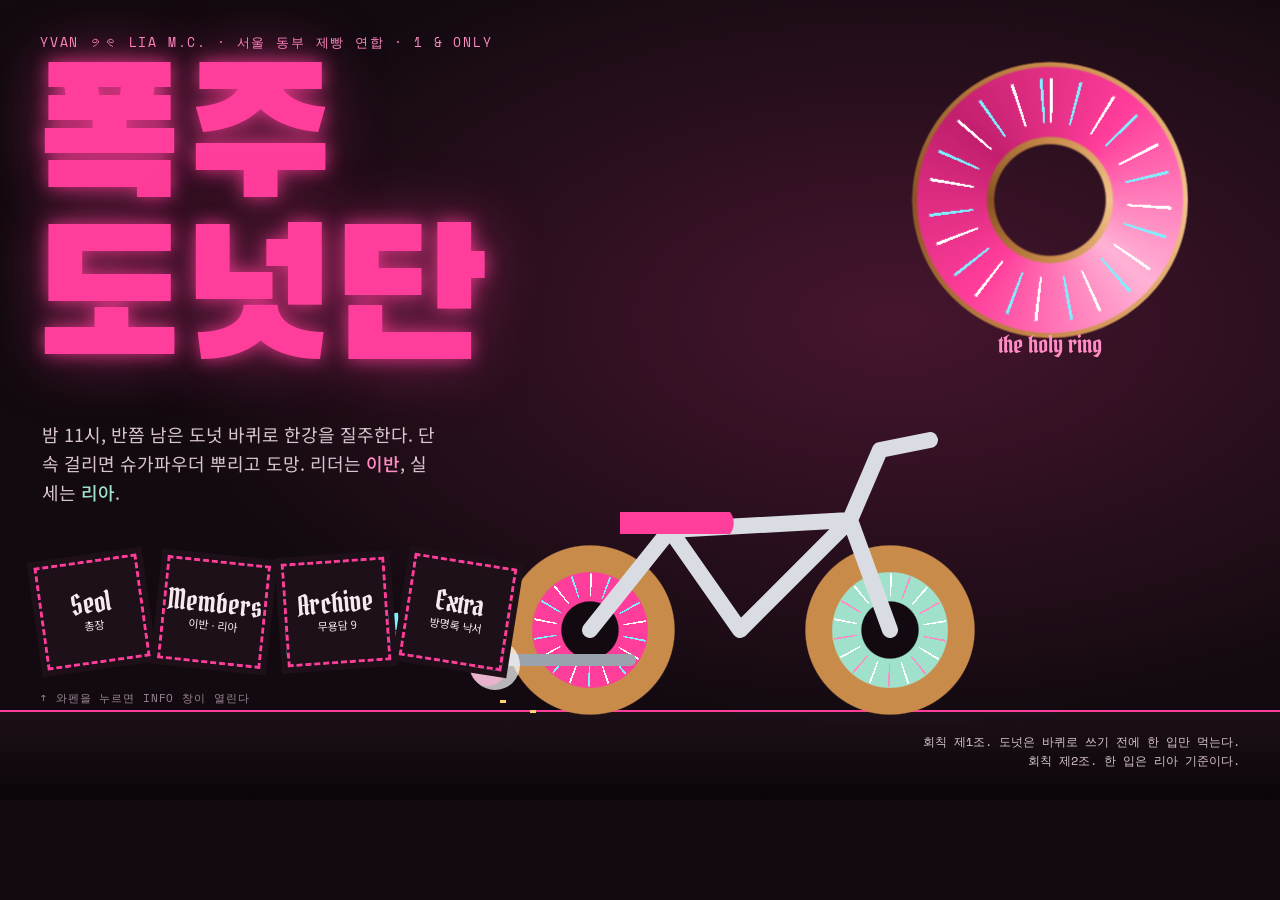
==== commit 97d0b7a4: "Keep 폭주 도넛단 popups visible when the page is embedded in a host site - Prefix every class, id and key" ====
--- a/lovinfo/donut-gang.html
+++ b/lovinfo/donut-gang.html
@@ -10,7 +10,7 @@
 <link rel="preconnect" href="https://fonts.gstatic.com" crossorigin>
 <link rel="stylesheet" href="https://fonts.googleapis.com/css2?family=Black+Han+Sans&family=Noto+Sans+KR:wght@400;500;700&family=Pirata+One&family=Space+Mono:wght@400;700&display=swap">
 <style>
-:root{
+.dg-root{
   --bg:#120a10; --bg2:#1d1019; --bg3:#0a0508; --surface:#231520; --surface2:#2c1b27;
   --ink:#f6e9f0; --dim:#d8c4cf; --mute:#9c8794;
   --line:rgba(246,233,240,.12); --line2:rgba(246,233,240,.28);
@@ -21,257 +21,257 @@
   --gothic:'Pirata One',serif; --mono:'Space Mono',ui-monospace,monospace;
   color-scheme:dark;
 }
-*{box-sizing:border-box}
-html,body{margin:0}
-body{background:var(--bg);color:var(--ink);font:400 16px/1.6 var(--kr);-webkit-font-smoothing:antialiased;overflow-x:hidden}
-button{font:inherit;color:inherit;cursor:pointer}
-button:focus-visible,a:focus-visible,input:focus-visible,textarea:focus-visible{outline:2px solid var(--mint);outline-offset:2px}
-.sr-only{position:absolute;width:1px;height:1px;overflow:hidden;clip:rect(0 0 0 0);white-space:nowrap}
-.pt{font-family:var(--gothic);font-weight:400}
-
-@keyframes wheelie{0%,100%{transform:rotate(0)}30%,70%{transform:rotate(-24deg)}}
-@keyframes spin{to{transform:rotate(360deg)}}
-@keyframes torus{0%{transform:rotateX(62deg) rotateZ(0)}100%{transform:rotateX(62deg) rotateZ(360deg)}}
-@keyframes flick{0%,100%{opacity:1}42%{opacity:1}43%{opacity:.2}45%{opacity:1}70%{opacity:.6}71%{opacity:1}}
-@keyframes exhaust{0%{transform:translate(0,0) scale(.5);opacity:0}15%{opacity:1}100%{transform:translate(-180px,-20px) scale(1.4);opacity:0}}
-@keyframes sprk{0%{transform:translate(0,0);opacity:1}100%{transform:translate(-120px,40px);opacity:0}}
-@keyframes pop{from{transform:rotate(var(--r,0deg)) scale(.4);opacity:0}to{transform:rotate(var(--r,0deg)) scale(1);opacity:1}}
+.dg-root,.dg-root *,.dg-root *::before,.dg-root *::after{box-sizing:border-box}
+html,body{margin:0;background:#120a10}
+.dg-root{position:relative;background:var(--bg);color:var(--ink);font:400 16px/1.6 var(--kr);-webkit-font-smoothing:antialiased;text-align:left}
+.dg-root button{font:inherit;color:inherit;cursor:pointer;-webkit-appearance:none;appearance:none}
+.dg-root button:focus-visible,.dg-root input:focus-visible,.dg-root textarea:focus-visible{outline:2px solid var(--mint);outline-offset:2px}
+.dg-sr-only{position:absolute;width:1px;height:1px;overflow:hidden;clip:rect(0 0 0 0);white-space:nowrap}
+.dg-pt{font-family:var(--gothic);font-weight:400}
+
+@keyframes dg-wheelie{0%,100%{transform:rotate(0)}30%,70%{transform:rotate(-24deg)}}
+@keyframes dg-spin{to{transform:rotate(360deg)}}
+@keyframes dg-torus{0%{transform:rotateX(62deg) rotateZ(0)}100%{transform:rotateX(62deg) rotateZ(360deg)}}
+@keyframes dg-flick{0%,100%{opacity:1}42%{opacity:1}43%{opacity:.2}45%{opacity:1}70%{opacity:.6}71%{opacity:1}}
+@keyframes dg-exhaust{0%{transform:translate(0,0) scale(.5);opacity:0}15%{opacity:1}100%{transform:translate(-180px,-20px) scale(1.4);opacity:0}}
+@keyframes dg-sprk{0%{transform:translate(0,0);opacity:1}100%{transform:translate(-120px,40px);opacity:0}}
+@keyframes dg-pop{from{transform:rotate(var(--r,0deg)) scale(.4);opacity:0}to{transform:rotate(var(--r,0deg)) scale(1);opacity:1}}
 
 /* ───────── 메인: 1280×800 시안. 1u = 시안의 1px (페이지 폭 기준, 창 높이와 무관) ───────── */
-.page{position:relative;container-type:inline-size;width:100%;max-width:100%;overflow-x:clip}
-.hero{--u:min(.078125cqw,1.5px);position:relative;height:calc(800 * var(--u));background:var(--bg);overflow:hidden}
-.hero::after{content:"";position:absolute;left:0;right:0;bottom:0;height:calc(90 * var(--u));background:linear-gradient(var(--bg2),var(--bg3));border-top:2px solid var(--pink)}
-.stage{position:absolute;left:50%;top:0;z-index:1;width:calc(1280 * var(--u));height:100%;transform:translateX(-50%)}
-.glow{position:absolute;inset:0;background:radial-gradient(ellipse at 70% 40%,rgba(255,61,154,.22),transparent 60%)}
-.kicker{position:absolute;left:calc(40*var(--u));top:calc(32*var(--u));margin:0;font-family:var(--mono);font-size:calc(13*var(--u));letter-spacing:.14em;color:var(--pink-l)}
-.title{position:absolute;left:calc(34*var(--u));top:calc(64*var(--u));margin:0;font-family:var(--display);font-weight:400;font-size:calc(180*var(--u));line-height:.9;color:var(--pink);text-shadow:0 0 calc(18*var(--u)) rgba(255,61,154,.8),0 0 calc(60*var(--u)) rgba(255,61,154,.5);animation:flick 4s linear infinite}
-.lede{position:absolute;left:calc(42*var(--u));top:calc(420*var(--u));margin:0;width:calc(400*var(--u));font-size:calc(18*var(--u));line-height:1.6;color:var(--dim)}
-.lede b{font-weight:500}
-.lede .y{color:var(--pink-l)} .lede .l{color:var(--mint2)}
-.ring{position:absolute;left:calc(880*var(--u));top:calc(30*var(--u));width:calc(340*var(--u));height:calc(340*var(--u));perspective:calc(900*var(--u))}
-.torus{position:absolute;inset:calc(30*var(--u));transform-style:preserve-3d;animation:torus 5s linear infinite}
-.torus>div{position:absolute;inset:0;border-radius:50%}
-.dough{background:conic-gradient(from 0deg,#c98b4a,#f3c38a,#c98b4a,#8a5424,#c98b4a);-webkit-mask:radial-gradient(circle,transparent 0 28%,#000 29% 70%,transparent 71%);mask:radial-gradient(circle,transparent 0 28%,#000 29% 70%,transparent 71%);transform:translateZ(calc(-10*var(--u)))}
-.glaze{background:conic-gradient(from 40deg,#ff3d9a,#ffb3d6,#ff3d9a,#c21f6e,#ff3d9a);-webkit-mask:radial-gradient(circle,transparent 0 31%,#000 32% 66%,transparent 67%);mask:radial-gradient(circle,transparent 0 31%,#000 32% 66%,transparent 67%);transform:translateZ(calc(10*var(--u)))}
-.sprinkles{background:repeating-conic-gradient(#fff 0 1.5deg,transparent 1.5deg 14deg,#7ef0ff 14deg 15.5deg,transparent 15.5deg 31deg);-webkit-mask:radial-gradient(circle,transparent 0 38%,#000 39% 60%,transparent 61%);mask:radial-gradient(circle,transparent 0 38%,#000 39% 60%,transparent 61%);transform:translateZ(calc(14*var(--u)))}
-.ring-label{position:absolute;left:0;right:0;bottom:calc(6*var(--u));text-align:center;font-family:var(--gothic);font-size:calc(24*var(--u));color:var(--pink-l)}
-.bike-wrap{position:absolute;left:calc(470*var(--u));top:calc(400*var(--u));width:calc(520*var(--u));height:calc(300*var(--u))}
-.bike{position:absolute;left:0;bottom:0;width:100%;height:100%;transform-origin:23% 80%;animation:wheelie 3s ease-in-out infinite}
-.bike svg{position:absolute;left:0;top:0;width:100%;height:calc(320*var(--u));overflow:visible}
-.wheel{position:absolute;top:calc(140*var(--u));width:calc(180*var(--u));height:calc(180*var(--u));border-radius:50%;background:radial-gradient(circle,var(--bg) 0 22%,var(--pink) 23% 45%,var(--dough) 46% 66%,transparent 67%);animation:spin .5s linear infinite}
-.w1{left:calc(30*var(--u))}.w2{left:calc(330*var(--u));background:radial-gradient(circle,var(--bg) 0 22%,var(--mint2) 23% 45%,var(--dough) 46% 66%,transparent 67%)}
-.wheel-spr{position:absolute;inset:0;border-radius:50%;background:repeating-conic-gradient(#fff 0 2deg,transparent 2deg 20deg,#7ef0ff 20deg 22deg,transparent 22deg 40deg);-webkit-mask:radial-gradient(circle,transparent 0 26%,#000 27% 44%,transparent 45%);mask:radial-gradient(circle,transparent 0 26%,#000 27% 44%,transparent 45%)}
-.w2 .wheel-spr{background:repeating-conic-gradient(#fff 0 2deg,transparent 2deg 20deg,#ff8cc4 20deg 22deg,transparent 22deg 40deg)}
-.puff{position:absolute;left:0;border-radius:50%;animation:exhaust 1s ease-out infinite}
-.p1{top:calc(240*var(--u));width:calc(50*var(--u));height:calc(50*var(--u));background:rgba(255,255,255,.7)}
-.p2{top:calc(250*var(--u));width:calc(36*var(--u));height:calc(36*var(--u));background:rgba(255,179,214,.7);animation-delay:.35s}
-.honk{position:absolute;left:calc(-190*var(--u));top:calc(200*var(--u));font-family:var(--display);font-size:calc(40*var(--u));color:var(--mint);transform:rotate(-8deg);white-space:nowrap}
-.spark{position:absolute;width:calc(6*var(--u));height:calc(3*var(--u));background:var(--yellow);animation:sprk .6s linear infinite}
-.s1{left:calc(30*var(--u));top:calc(300*var(--u))}.s2{left:calc(60*var(--u));top:calc(310*var(--u));animation-duration:.7s;animation-delay:.2s}
-.road{display:none}
-.patches{position:absolute;left:calc(40*var(--u));top:calc(560*var(--u));display:flex;gap:calc(18*var(--u));z-index:2}
-.patch{--c:var(--pink);--t:var(--pink-l);width:calc(104*var(--u));height:calc(104*var(--u));padding:0;background:var(--bg2);border:calc(3*var(--u)) dashed var(--c);outline:calc(6*var(--u)) solid var(--bg2);display:flex;flex-direction:column;align-items:center;justify-content:center;color:var(--t);line-height:1.3;transform:rotate(var(--r,0deg));transition:all .2s}
-.patch.round{border-radius:50%}.patch.square{border-radius:calc(18*var(--u))}
-.patch.mint{--c:var(--mint);--t:var(--mint)}.patch.yellow{--c:var(--yellow);--t:var(--yellow)}
-.patch .pt{font-size:calc(28*var(--u));line-height:1}.patch .pt.sm{font-size:calc(22*var(--u))}.patch .pt.md{font-size:calc(24*var(--u))}
-.patch small{font-size:calc(11*var(--u))}
-.patch:hover,.patch:focus-visible,.patch[aria-expanded="true"]{transform:rotate(0) scale(1.08);background:var(--c);color:var(--bg)}
-.rules{position:absolute;right:calc(40*var(--u));bottom:calc(30*var(--u));margin:0;font-family:var(--mono);font-size:calc(12*var(--u));color:var(--dim);text-align:right}
-.hint{position:absolute;left:calc(40*var(--u));top:calc(690*var(--u));margin:0;font-family:var(--mono);font-size:calc(11*var(--u));color:var(--mute);letter-spacing:.08em}
+.dg-page{position:relative;container-type:inline-size;width:100%;max-width:100%;overflow:hidden}
+.dg-hero{--u:min(.078125cqw,1.5px);position:relative;height:calc(800 * var(--u));background:var(--bg);overflow:hidden}
+.dg-hero::after{content:"";position:absolute;left:0;right:0;bottom:0;height:calc(90 * var(--u));background:linear-gradient(var(--bg2),var(--bg3));border-top:2px solid var(--pink)}
+.dg-stage{position:absolute;left:50%;top:0;z-index:1;width:calc(1280 * var(--u));height:100%;transform:translateX(-50%)}
+.dg-glow{position:absolute;inset:0;background:radial-gradient(ellipse at 70% 40%,rgba(255,61,154,.22),transparent 60%)}
+.dg-kicker{position:absolute;left:calc(40*var(--u));top:calc(32*var(--u));margin:0;font-family:var(--mono);font-size:calc(13*var(--u));letter-spacing:.14em;color:var(--pink-l)}
+.dg-title{position:absolute;left:calc(34*var(--u));top:calc(64*var(--u));margin:0;font-family:var(--display);font-weight:400;font-size:calc(180*var(--u));line-height:.9;color:var(--pink);text-shadow:0 0 calc(18*var(--u)) rgba(255,61,154,.8),0 0 calc(60*var(--u)) rgba(255,61,154,.5);animation:dg-flick 4s linear infinite}
+.dg-lede{position:absolute;left:calc(42*var(--u));top:calc(420*var(--u));margin:0;width:calc(400*var(--u));font-size:calc(18*var(--u));line-height:1.6;color:var(--dim)}
+.dg-lede b{font-weight:500}
+.dg-lede .dg-y{color:var(--pink-l)} .dg-lede .dg-l{color:var(--mint2)}
+.dg-ring{position:absolute;left:calc(880*var(--u));top:calc(30*var(--u));width:calc(340*var(--u));height:calc(340*var(--u));perspective:calc(900*var(--u))}
+.dg-torus{position:absolute;inset:calc(30*var(--u));transform-style:preserve-3d;animation:dg-torus 5s linear infinite}
+.dg-torus>div{position:absolute;inset:0;border-radius:50%}
+.dg-dough{background:conic-gradient(from 0deg,#c98b4a,#f3c38a,#c98b4a,#8a5424,#c98b4a);-webkit-mask:radial-gradient(circle,transparent 0 28%,#000 29% 70%,transparent 71%);mask:radial-gradient(circle,transparent 0 28%,#000 29% 70%,transparent 71%);transform:translateZ(calc(-10*var(--u)))}
+.dg-glaze{background:conic-gradient(from 40deg,#ff3d9a,#ffb3d6,#ff3d9a,#c21f6e,#ff3d9a);-webkit-mask:radial-gradient(circle,transparent 0 31%,#000 32% 66%,transparent 67%);mask:radial-gradient(circle,transparent 0 31%,#000 32% 66%,transparent 67%);transform:translateZ(calc(10*var(--u)))}
+.dg-sprinkles{background:repeating-conic-gradient(#fff 0 1.5deg,transparent 1.5deg 14deg,#7ef0ff 14deg 15.5deg,transparent 15.5deg 31deg);-webkit-mask:radial-gradient(circle,transparent 0 38%,#000 39% 60%,transparent 61%);mask:radial-gradient(circle,transparent 0 38%,#000 39% 60%,transparent 61%);transform:translateZ(calc(14*var(--u)))}
+.dg-ring-label{position:absolute;left:0;right:0;bottom:calc(6*var(--u));text-align:center;font-family:var(--gothic);font-size:calc(24*var(--u));color:var(--pink-l)}
+.dg-bike-wrap{position:absolute;left:calc(470*var(--u));top:calc(400*var(--u));width:calc(520*var(--u));height:calc(300*var(--u))}
+.dg-bike{position:absolute;left:0;bottom:0;width:100%;height:100%;transform-origin:23% 80%;animation:dg-wheelie 3s ease-in-out infinite}
+.dg-bike svg{position:absolute;left:0;top:0;width:100%;height:calc(320*var(--u));overflow:visible}
+.dg-wheel{position:absolute;top:calc(140*var(--u));width:calc(180*var(--u));height:calc(180*var(--u));border-radius:50%;background:radial-gradient(circle,var(--bg) 0 22%,var(--pink) 23% 45%,var(--dough) 46% 66%,transparent 67%);animation:dg-spin .5s linear infinite}
+.dg-w1{left:calc(30*var(--u))}.dg-w2{left:calc(330*var(--u));background:radial-gradient(circle,var(--bg) 0 22%,var(--mint2) 23% 45%,var(--dough) 46% 66%,transparent 67%)}
+.dg-wheel-spr{position:absolute;inset:0;border-radius:50%;background:repeating-conic-gradient(#fff 0 2deg,transparent 2deg 20deg,#7ef0ff 20deg 22deg,transparent 22deg 40deg);-webkit-mask:radial-gradient(circle,transparent 0 26%,#000 27% 44%,transparent 45%);mask:radial-gradient(circle,transparent 0 26%,#000 27% 44%,transparent 45%)}
+.dg-w2 .dg-wheel-spr{background:repeating-conic-gradient(#fff 0 2deg,transparent 2deg 20deg,#ff8cc4 20deg 22deg,transparent 22deg 40deg)}
+.dg-puff{position:absolute;left:0;border-radius:50%;animation:dg-exhaust 1s ease-out infinite}
+.dg-p1{top:calc(240*var(--u));width:calc(50*var(--u));height:calc(50*var(--u));background:rgba(255,255,255,.7)}
+.dg-p2{top:calc(250*var(--u));width:calc(36*var(--u));height:calc(36*var(--u));background:rgba(255,179,214,.7);animation-delay:.35s}
+.dg-honk{position:absolute;left:calc(-190*var(--u));top:calc(200*var(--u));font-family:var(--display);font-size:calc(40*var(--u));color:var(--mint);transform:rotate(-8deg);white-space:nowrap}
+.dg-spark{position:absolute;width:calc(6*var(--u));height:calc(3*var(--u));background:var(--yellow);animation:dg-sprk .6s linear infinite}
+.dg-s1{left:calc(30*var(--u));top:calc(300*var(--u))}.dg-s2{left:calc(60*var(--u));top:calc(310*var(--u));animation-duration:.7s;animation-delay:.2s}
+.dg-road{display:none}
+.dg-patches{position:absolute;left:calc(40*var(--u));top:calc(560*var(--u));display:flex;gap:calc(18*var(--u));z-index:2}
+.dg-patch{--c:var(--pink);--t:var(--pink-l);width:calc(104*var(--u));height:calc(104*var(--u));padding:0;background:var(--bg2);border:calc(3*var(--u)) dashed var(--c);outline:calc(6*var(--u)) solid var(--bg2);display:flex;flex-direction:column;align-items:center;justify-content:center;color:var(--t);line-height:1.3;transform:rotate(var(--r,0deg));transition:all .2s}
+.dg-patch.round{border-radius:50%}.dg-patch.square{border-radius:calc(18*var(--u))}
+.dg-patch.mint{--c:var(--mint);--t:var(--mint)}.dg-patch.yellow{--c:var(--yellow);--t:var(--yellow)}
+.dg-patch .dg-pt{font-size:calc(28*var(--u));line-height:1}.dg-patch .dg-pt.sm{font-size:calc(22*var(--u))}.dg-patch .dg-pt.md{font-size:calc(24*var(--u))}
+.dg-patch small{font-size:calc(11*var(--u))}
+.dg-patch:hover,.dg-patch:focus-visible,.dg-patch[aria-expanded="true"]{transform:rotate(0) scale(1.08);background:var(--c);color:var(--bg)}
+.dg-rules{position:absolute;right:calc(40*var(--u));bottom:calc(30*var(--u));margin:0;font-family:var(--mono);font-size:calc(12*var(--u));color:var(--dim);text-align:right}
+.dg-hint{position:absolute;left:calc(40*var(--u));top:calc(690*var(--u));margin:0;font-family:var(--mono);font-size:calc(11*var(--u));color:var(--mute);letter-spacing:.08em}
 
 /* 좁은 폭(모바일·작은 위젯): 세로로 쌓기 */
 @container (max-width:759px){
-  .hero{height:auto}
-  .hero::after{display:none}
-  .stage{--u:1px;position:relative;left:auto;width:auto;height:auto;transform:none;padding:20px 16px 0;display:flex;flex-direction:column}
-  .stage>*{position:relative;left:auto;right:auto;top:auto;bottom:auto}
-  .glow{position:absolute;inset:0}
-  .kicker{order:1;font-size:11px;letter-spacing:.06em;padding-right:120px}
-  .title{order:2;margin-top:14px;font-size:clamp(64px,27cqw,140px)}
-  .ring{--u:.5px;order:0;position:absolute;top:56px;right:-22px;left:auto}
-  .ring-label{font-size:15px;bottom:-6px}
-  .lede{order:3;width:auto;margin-top:18px;font-size:16px}
-  .bike-wrap{--u:min(.55px,.14cqw);order:4;align-self:center;left:calc(70*var(--u));margin-top:20px}
-  .honk{left:calc(-40*var(--u));top:calc(110*var(--u))}
-  .patches{--u:1px;order:5;display:grid;grid-template-columns:repeat(4,1fr);gap:10px;padding:6px 4px 8px;justify-items:center}
-  .patch{width:min(21cqw,92px);height:min(21cqw,92px);border-width:3px;outline-width:4px}
-  .patch .pt,.patch .pt.sm,.patch .pt.md{font-size:min(5cqw,22px)}
-  .patch small{font-size:9.5px;text-align:center}
-  .hint{order:6;text-align:center;padding:8px 0 14px;font-size:11px}
-  .road{display:block;order:7;height:0;border-top:2px solid var(--pink);margin:0 -16px}
-  .rules{order:8;margin:0 -16px;padding:14px 16px 22px;background:linear-gradient(var(--bg2),var(--bg3));font-size:11px}
+  .dg-hero{height:auto}
+  .dg-hero::after{display:none}
+  .dg-stage{--u:1px;position:relative;left:auto;width:auto;height:auto;transform:none;padding:20px 16px 0;display:flex;flex-direction:column}
+  .dg-stage>*{position:relative;left:auto;right:auto;top:auto;bottom:auto}
+  .dg-glow{position:absolute;inset:0}
+  .dg-kicker{order:1;font-size:11px;letter-spacing:.06em;padding-right:120px}
+  .dg-title{order:2;margin-top:14px;font-size:clamp(64px,27cqw,140px)}
+  .dg-ring{--u:.5px;order:0;position:absolute;top:56px;right:-22px;left:auto}
+  .dg-ring-label{font-size:15px;bottom:-6px}
+  .dg-lede{order:3;width:auto;margin-top:18px;font-size:16px}
+  .dg-bike-wrap{--u:min(.55px,.14cqw);order:4;align-self:center;left:calc(70*var(--u));margin-top:20px}
+  .dg-honk{left:calc(-40*var(--u));top:calc(110*var(--u))}
+  .dg-patches{--u:1px;order:5;display:grid;grid-template-columns:repeat(4,1fr);gap:10px;padding:6px 4px 8px;justify-items:center}
+  .dg-patch{width:min(21cqw,92px);height:min(21cqw,92px);border-width:3px;outline-width:4px}
+  .dg-patch .dg-pt,.dg-patch .dg-pt.sm,.dg-patch .dg-pt.md{font-size:min(5cqw,22px)}
+  .dg-patch small{font-size:9.5px;text-align:center}
+  .dg-hint{order:6;text-align:center;padding:8px 0 14px;font-size:11px}
+  .dg-road{display:block;order:7;height:0;border-top:2px solid var(--pink);margin:0 -16px}
+  .dg-rules{order:8;margin:0 -16px;padding:14px 16px 22px;background:linear-gradient(var(--bg2),var(--bg3));font-size:11px}
 }
 
 /* ───────── 팝업: 페이지 안에 붙는 창 (위젯·iframe 안에서도 동작) ───────── */
-.pop{position:absolute;left:0;right:0;top:0;min-height:100%;z-index:50;display:none;justify-content:center;align-items:flex-start;padding:var(--pop-top,40px) 16px 40px;background:rgba(10,5,8,.66);backdrop-filter:blur(3px);-webkit-backdrop-filter:blur(3px)}
-.pop.on{display:flex;animation:fade .18s ease-out}
-@keyframes fade{from{opacity:0}to{opacity:1}}
-@keyframes rise{from{transform:translateY(16px) scale(.96) rotate(-1deg)}to{transform:none}}
-.win{position:relative;width:100%;max-width:560px;background:var(--surface);border:3px dashed var(--c,var(--pink));outline:6px solid var(--surface);border-radius:18px;overflow:hidden;animation:rise .24s cubic-bezier(.3,1.5,.5,1)}
-.win.wide{max-width:680px}
-.win-head{display:flex;align-items:center;gap:10px;padding:12px 12px 12px 16px;background:var(--bg2);border-bottom:1px dashed var(--line2)}
-.win-tag{font:700 11px var(--mono);letter-spacing:.1em;color:var(--c,var(--pink));padding:2px 8px;border:1px dashed var(--c,var(--pink));border-radius:6px}
-.win-title{flex:1;min-width:0;margin:0;font-family:var(--gothic);font-weight:400;font-size:26px;line-height:1;color:var(--c,var(--pink));text-shadow:0 0 12px color-mix(in srgb,var(--c,var(--pink)) 50%,transparent)}
-.win-title small{font:400 13px var(--kr);color:var(--mute);margin-left:6px;text-shadow:none}
-.x{flex:none;width:40px;height:40px;border-radius:10px;border:1px solid var(--line2);background:transparent;display:grid;place-items:center;font-size:18px;color:var(--dim);transition:background .15s}
-.x:hover{background:var(--surface2);color:var(--ink)}
-.win-body{padding:18px}
-.panel[hidden]{display:none}
+.dg-pop{position:absolute;left:0;top:0;right:0;bottom:0;z-index:50;display:flex;justify-content:center;align-items:flex-start;padding:24px 16px 40px;background:rgba(10,5,8,.82);opacity:0;visibility:hidden;pointer-events:none;transition:opacity .18s,visibility 0s .18s}
+.dg-pop.dg-on{opacity:1;visibility:visible;pointer-events:auto;transition:opacity .18s}
+.dg-win{position:relative;width:100%;max-width:560px;background:var(--surface);border:3px dashed var(--c,var(--pink));outline:6px solid var(--surface);border-radius:18px;overflow:hidden;transform:translateY(16px) scale(.97);transition:transform .24s cubic-bezier(.3,1.5,.5,1)}
+.dg-pop.dg-on .dg-win{transform:none}
+.dg-win.wide{max-width:680px}
+.dg-win-head{display:flex;align-items:center;gap:10px;padding:12px 12px 12px 16px;background:var(--bg2);border-bottom:1px dashed var(--line2)}
+.dg-win-tag{font:700 11px var(--mono);letter-spacing:.1em;color:var(--c,var(--pink));padding:2px 8px;border:1px dashed var(--c,var(--pink));border-radius:6px}
+.dg-win-title{flex:1;min-width:0;margin:0;font-family:var(--gothic);font-weight:400;font-size:26px;line-height:1;color:var(--c,var(--pink));text-shadow:0 0 12px color-mix(in srgb,var(--c,var(--pink)) 50%,transparent)}
+.dg-win-title small{font:400 13px var(--kr);color:var(--mute);margin-left:6px;text-shadow:none}
+.dg-x{flex:none;width:40px;height:40px;border-radius:10px;border:1px solid var(--line2);background:transparent;display:grid;place-items:center;font-size:18px;color:var(--dim);transition:background .15s}
+.dg-x:hover{background:var(--surface2);color:var(--ink)}
+.dg-win-body{padding:18px}
+.dg-panel{display:none}
+.dg-panel.dg-on{display:block}
 @container (max-width:599px){
-  .pop{padding:var(--pop-top,16px) 10px 24px}
-  .win{outline-width:4px;border-radius:16px}
-  .win-body{padding:14px}
-  .win-title{font-size:22px}
-  .seol{grid-template-columns:1fr!important;justify-items:center;text-align:center}
+  .dg-pop{padding:16px 10px 24px}
+  .dg-win{outline-width:4px;border-radius:16px}
+  .dg-win-body{padding:14px}
+  .dg-win-title{font-size:22px}
+  .dg-seol{grid-template-columns:1fr!important;justify-items:center;text-align:center}
 }
 
 /* 공통 */
-.specs{margin:0;display:grid;gap:6px;font-size:14px}
-.specs div{display:grid;grid-template-columns:84px 1fr;gap:10px;border-bottom:1px dotted var(--line);padding-bottom:6px}
-.specs dt{font:12px var(--mono);color:var(--mute);padding-top:2px}
-.specs dd{margin:0;color:var(--dim)}
-.btn{min-height:44px;display:flex;align-items:center;justify-content:center;gap:6px;border:1px solid var(--line2);border-radius:10px;background:transparent;padding:8px 12px;transition:background .15s,transform .1s}
-.btn:hover{background:var(--surface2)}
-.btn:active{transform:scale(.97)}
-.btn.hot{background:var(--pink);border-color:var(--pink);color:var(--bg);font-weight:700}
-.btn.hot:hover{box-shadow:0 0 18px rgba(255,61,154,.55)}
-.grid2{display:grid;grid-template-columns:repeat(2,minmax(0,1fr));gap:8px}
+.dg-specs{margin:0;display:grid;gap:6px;font-size:14px}
+.dg-specs div{display:grid;grid-template-columns:84px 1fr;gap:10px;border-bottom:1px dotted var(--line);padding-bottom:6px}
+.dg-specs dt{font:12px var(--mono);color:var(--mute);padding-top:2px}
+.dg-specs dd{margin:0;color:var(--dim)}
+.dg-btn{min-height:44px;display:flex;align-items:center;justify-content:center;gap:6px;border:1px solid var(--line2);border-radius:10px;background:transparent;padding:8px 12px;transition:background .15s,transform .1s}
+.dg-btn:hover{background:var(--surface2)}
+.dg-btn:active{transform:scale(.97)}
+.dg-btn.hot{background:var(--pink);border-color:var(--pink);color:var(--bg);font-weight:700}
+.dg-btn.hot:hover{box-shadow:0 0 18px rgba(255,61,154,.55)}
+.dg-grid2{display:grid;grid-template-columns:repeat(2,minmax(0,1fr));gap:8px}
 
 /* Seol */
-.seol{display:grid;grid-template-columns:120px 1fr;gap:18px;align-items:center;margin-bottom:16px}
-.badge{width:112px;aspect-ratio:1;border-radius:50%;display:grid;place-items:center;border:3px dashed var(--pink);outline:6px solid var(--bg2);background:repeating-conic-gradient(rgba(255,61,154,.14) 0 6deg,transparent 6deg 12deg),var(--bg2);transform:rotate(-8deg)}
-.badge span{font-family:var(--display);font-size:34px;color:var(--pink);text-shadow:0 0 12px rgba(255,61,154,.8);writing-mode:vertical-rl;letter-spacing:.08em}
-.seol p{margin:0;color:var(--dim);font-size:15px}
-.seol p.big{color:var(--ink);font-size:17px;font-weight:500;margin-bottom:6px}
+.dg-seol{display:grid;grid-template-columns:120px 1fr;gap:18px;align-items:center;margin-bottom:16px}
+.dg-badge{width:112px;aspect-ratio:1;border-radius:50%;display:grid;place-items:center;border:3px dashed var(--pink);outline:6px solid var(--bg2);background:repeating-conic-gradient(rgba(255,61,154,.14) 0 6deg,transparent 6deg 12deg),var(--bg2);transform:rotate(-8deg)}
+.dg-badge span{font-family:var(--display);font-size:34px;color:var(--pink);text-shadow:0 0 12px rgba(255,61,154,.8);writing-mode:vertical-rl;letter-spacing:.08em}
+.dg-seol p{margin:0;color:var(--dim);font-size:15px}
+.dg-seol p.big{color:var(--ink);font-size:17px;font-weight:500;margin-bottom:6px}
 
 /* Members 위젯 */
-.ride{position:relative;height:250px;border-radius:14px;overflow:hidden;background:radial-gradient(ellipse at 70% 30%,rgba(255,61,154,.2),transparent 60%),var(--bg2)}
-.ride-top{position:absolute;left:14px;top:10px;right:14px;display:flex;justify-content:space-between;align-items:baseline;gap:8px}
-.ride-top .dg{font-family:var(--display);font-size:24px;color:var(--pink-l);line-height:1}
-.ride-top .mc{font:11px var(--mono);color:var(--pink-s)}
-.spd{position:absolute;left:14px;top:44px;font:12px var(--mono);color:var(--pink-s)}
-.horn{position:absolute;right:16px;top:58px;padding:6px 12px;border-radius:12px;background:var(--mint2);color:#04342C;font-family:var(--display);font-size:18px;opacity:0;transform:scale(.6) rotate(6deg);transition:all .18s;pointer-events:none}
-.horn.on{opacity:1;transform:scale(1) rotate(-4deg)}
-.ride svg{position:absolute;left:0;bottom:0;width:100%;height:80%}
-.thr{display:flex;align-items:center;gap:12px;margin:14px 0 10px}
-.thr label{font-size:14px;color:var(--dim);min-width:44px}
-.thr input{flex:1;accent-color:var(--pink);height:24px}
-.thr output{font:700 14px var(--mono);min-width:36px;text-align:right}
-.mcard{text-align:left;background:var(--bg2);border:1px solid var(--line);border-radius:12px;padding:12px;transition:border-color .15s,transform .15s}
-.mcard:hover{transform:translateY(-2px)}
-.mcard[aria-pressed="true"]{border:2px solid var(--c);padding:11px;box-shadow:0 0 16px color-mix(in srgb,var(--c) 30%,transparent)}
-.mhead{display:flex;align-items:center;gap:10px;margin-bottom:10px}
-.av{width:42px;height:42px;flex:none;border-radius:50%;display:grid;place-items:center;font-family:var(--gothic);font-size:20px;color:var(--bg);background:radial-gradient(circle,var(--bg2) 0 22%,var(--c) 23% 60%,var(--dough) 61% 100%)}
-.av span{background:var(--bg2);color:var(--c);width:20px;height:20px;border-radius:50%;display:grid;place-items:center;font-size:14px}
-.mname{display:block;font-family:var(--gothic);font-size:22px;line-height:1;color:var(--c)}
-.mrole{font-size:12px;color:var(--mute)}
-.stat{font-size:12px;color:var(--mute);margin:6px 0 4px;display:flex;justify-content:space-between}
-.stat b{font:11px var(--mono);color:var(--dim)}
-.bar{height:7px;border-radius:4px;background:var(--surface2);overflow:hidden}
-.bar i{display:block;height:100%;background:repeating-linear-gradient(-45deg,var(--c) 0 6px,color-mix(in srgb,var(--c) 70%,#000) 6px 12px);border-radius:4px}
-.quote{font-size:14px;color:var(--dim);margin:12px 2px 4px;min-height:22px}
-.mdetail{margin-top:12px;padding-top:12px;border-top:1px dashed var(--line2)}
+.dg-ride{position:relative;height:250px;border-radius:14px;overflow:hidden;background:radial-gradient(ellipse at 70% 30%,rgba(255,61,154,.2),transparent 60%),var(--bg2)}
+.dg-ride-top{position:absolute;left:14px;top:10px;right:14px;display:flex;justify-content:space-between;align-items:baseline;gap:8px}
+.dg-ride-top .dg-dg{font-family:var(--display);font-size:24px;color:var(--pink-l);line-height:1}
+.dg-ride-top .dg-mc{font:11px var(--mono);color:var(--pink-s)}
+.dg-spd{position:absolute;left:14px;top:44px;font:12px var(--mono);color:var(--pink-s)}
+.dg-horn{position:absolute;right:16px;top:58px;padding:6px 12px;border-radius:12px;background:var(--mint2);color:#04342C;font-family:var(--display);font-size:18px;opacity:0;transform:scale(.6) rotate(6deg);transition:all .18s;pointer-events:none}
+.dg-horn.on{opacity:1;transform:scale(1) rotate(-4deg)}
+.dg-ride svg{position:absolute;left:0;bottom:0;width:100%;height:80%}
+.dg-thr{display:flex;align-items:center;gap:12px;margin:14px 0 10px}
+.dg-thr label{font-size:14px;color:var(--dim);min-width:44px}
+.dg-thr input{flex:1;accent-color:var(--pink);height:24px}
+.dg-thr output{font:700 14px var(--mono);min-width:36px;text-align:right}
+.dg-mcard{text-align:left;background:var(--bg2);border:1px solid var(--line);border-radius:12px;padding:12px;transition:border-color .15s,transform .15s}
+.dg-mcard:hover{transform:translateY(-2px)}
+.dg-mcard[aria-pressed="true"]{border:2px solid var(--c);padding:11px;box-shadow:0 0 16px color-mix(in srgb,var(--c) 30%,transparent)}
+.dg-mhead{display:flex;align-items:center;gap:10px;margin-bottom:10px}
+.dg-av{width:42px;height:42px;flex:none;border-radius:50%;display:grid;place-items:center;font-family:var(--gothic);font-size:20px;color:var(--bg);background:radial-gradient(circle,var(--bg2) 0 22%,var(--c) 23% 60%,var(--dough) 61% 100%)}
+.dg-av span{background:var(--bg2);color:var(--c);width:20px;height:20px;border-radius:50%;display:grid;place-items:center;font-size:14px}
+.dg-mname{display:block;font-family:var(--gothic);font-size:22px;line-height:1;color:var(--c)}
+.dg-mrole{font-size:12px;color:var(--mute)}
+.dg-stat{font-size:12px;color:var(--mute);margin:6px 0 4px;display:flex;justify-content:space-between}
+.dg-stat b{font:11px var(--mono);color:var(--dim)}
+.dg-bar{height:7px;border-radius:4px;background:var(--surface2);overflow:hidden}
+.dg-bar i{display:block;height:100%;background:repeating-linear-gradient(-45deg,var(--c) 0 6px,color-mix(in srgb,var(--c) 70%,#000) 6px 12px);border-radius:4px}
+.dg-quote{font-size:14px;color:var(--dim);margin:12px 2px 4px;min-height:22px}
+.dg-mdetail{margin-top:12px;padding-top:12px;border-top:1px dashed var(--line2)}
 
 /* Archive */
-.chips{display:flex;flex-wrap:wrap;gap:8px;margin-bottom:14px}
-.chip{font-size:13px;color:var(--dim);background:transparent;border:1.5px dashed var(--line2);border-radius:999px;padding:5px 14px;min-height:34px;transition:all .15s}
-.chip:hover{border-color:var(--yellow);color:var(--yellow)}
-.chip[aria-pressed="true"]{background:var(--yellow);border:1.5px solid var(--yellow);color:var(--bg);font-weight:700}
-.logs{list-style:none;margin:0;padding:0;display:grid;gap:10px}
-.log{padding:12px 14px;background:var(--bg2);border-radius:12px;border-left:4px solid var(--c)}
-.log-meta{display:flex;gap:10px;align-items:baseline;font:11.5px var(--mono);color:var(--mute)}
-.log-no{color:var(--c);font-weight:700}
-.log-tag{margin-left:auto;border:1px solid var(--c);color:var(--c);border-radius:4px;padding:0 6px;font-family:var(--kr)}
-.log h3{margin:6px 0 4px;font-size:16px;line-height:1.35}
-.log p{margin:0;font-size:14px;color:var(--dim)}
-.log .loss{margin-top:6px;font:11.5px var(--mono);color:var(--yellow)}
+.dg-chips{display:flex;flex-wrap:wrap;gap:8px;margin-bottom:14px}
+.dg-chip{font-size:13px;color:var(--dim);background:transparent;border:1.5px dashed var(--line2);border-radius:999px;padding:5px 14px;min-height:34px;transition:all .15s}
+.dg-chip:hover{border-color:var(--yellow);color:var(--yellow)}
+.dg-chip[aria-pressed="true"]{background:var(--yellow);border:1.5px solid var(--yellow);color:var(--bg);font-weight:700}
+.dg-logs{list-style:none;margin:0;padding:0;display:grid;gap:10px}
+.dg-log{padding:12px 14px;background:var(--bg2);border-radius:12px;border-left:4px solid var(--c)}
+.dg-log-meta{display:flex;gap:10px;align-items:baseline;font:11.5px var(--mono);color:var(--mute)}
+.dg-log-no{color:var(--c);font-weight:700}
+.dg-log-tag{margin-left:auto;border:1px solid var(--c);color:var(--c);border-radius:4px;padding:0 6px;font-family:var(--kr)}
+.dg-log h3{margin:6px 0 4px;font-size:16px;line-height:1.35;color:var(--ink);font-weight:700}
+.dg-log p{margin:0;font-size:14px;color:var(--dim)}
+.dg-log .dg-loss{margin-top:6px;font:11.5px var(--mono);color:var(--yellow)}
 
 /* Extra */
-.scribble{display:grid;grid-template-columns:1fr auto;gap:8px}
-.scribble input[type=text],.scribble textarea{grid-column:1/-1;font:15px var(--kr);color:var(--ink);background:var(--bg2);border:1.5px dashed var(--line2);border-radius:10px;padding:10px 12px;resize:none}
-.scribble input[type=text]:focus,.scribble textarea:focus{outline:none;border-color:var(--pink);border-style:solid}
-.inks{display:flex;align-items:center;gap:6px}
-.inks label{cursor:pointer}
-.inks input{position:absolute;opacity:0;pointer-events:none}
-.ink{display:block;width:28px;height:28px;border-radius:50%;border:3px solid var(--surface);box-shadow:0 0 0 2px transparent;transition:box-shadow .15s}
-.inks input:checked+.ink{box-shadow:0 0 0 2px var(--ink)}
-.inks input:focus-visible+.ink{box-shadow:0 0 0 2px var(--mint)}
-.note{margin:8px 0 12px;font:11px var(--mono);color:var(--mute)}
-.wall{position:relative;min-height:180px;padding:18px;border-radius:12px;display:flex;flex-wrap:wrap;gap:16px 22px;align-content:flex-start;background:linear-gradient(rgba(255,255,255,.025) 1px,transparent 1px) 0 0/100% 40px,linear-gradient(90deg,rgba(255,255,255,.02) 1px,transparent 1px) 0 0/80px 100%,#160c13;border:1px solid var(--line)}
-.tag{--c:var(--pink);position:relative;max-width:240px;padding:2px 4px;transform:rotate(var(--r,0deg));animation:pop .35s cubic-bezier(.2,1.6,.4,1) both}
-.tag.mint{--c:var(--mint2)}.tag.yellow{--c:var(--yellow)}.tag.white{--c:#fff}
-.tag-msg{display:block;font-family:var(--display);font-size:21px;line-height:1.2;color:var(--c);text-shadow:0 0 10px color-mix(in srgb,var(--c) 55%,transparent);word-break:keep-all;overflow-wrap:anywhere}
-.tag-by{display:block;margin-top:2px;font:11px var(--mono);color:var(--mute)}
-.tag-del{position:absolute;top:-10px;right:-12px;width:24px;height:24px;border-radius:50%;border:0;background:var(--bg);color:var(--mute);font-size:12px;opacity:0;transition:opacity .15s}
-.tag:hover .tag-del,.tag-del:focus-visible{opacity:1}
-@media (hover:none){.tag-del{opacity:1}}
-
-@media (prefers-reduced-motion:reduce){*,*::before,*::after{animation:none!important;transition:none!important}}
+.dg-scribble{display:grid;grid-template-columns:1fr auto;gap:8px}
+.dg-scribble input[type=text],.dg-scribble textarea{grid-column:1/-1;font:15px var(--kr);color:var(--ink);background:var(--bg2);border:1.5px dashed var(--line2);border-radius:10px;padding:10px 12px;resize:none}
+.dg-scribble input[type=text]:focus,.dg-scribble textarea:focus{outline:none;border-color:var(--pink);border-style:solid}
+.dg-inks{display:flex;align-items:center;gap:6px}
+.dg-inks label{cursor:pointer}
+.dg-inks input{position:absolute;opacity:0;pointer-events:none}
+.dg-ink{display:block;width:28px;height:28px;border-radius:50%;border:3px solid var(--surface);box-shadow:0 0 0 2px transparent;transition:box-shadow .15s}
+.dg-inks input:checked+.dg-ink{box-shadow:0 0 0 2px var(--ink)}
+.dg-inks input:focus-visible+.dg-ink{box-shadow:0 0 0 2px var(--mint)}
+.dg-note{margin:8px 0 12px;font:11px var(--mono);color:var(--mute)}
+.dg-wall{position:relative;min-height:180px;padding:18px;border-radius:12px;display:flex;flex-wrap:wrap;gap:16px 22px;align-content:flex-start;background:linear-gradient(rgba(255,255,255,.025) 1px,transparent 1px) 0 0/100% 40px,linear-gradient(90deg,rgba(255,255,255,.02) 1px,transparent 1px) 0 0/80px 100%,#160c13;border:1px solid var(--line)}
+.dg-tag{--c:var(--pink);position:relative;max-width:240px;padding:2px 4px;transform:rotate(var(--r,0deg));animation:dg-pop .35s cubic-bezier(.2,1.6,.4,1) both}
+.dg-tag.mint{--c:var(--mint2)}.dg-tag.yellow{--c:var(--yellow)}.dg-tag.white{--c:#fff}
+.dg-tag-msg{display:block;font-family:var(--display);font-size:21px;line-height:1.2;color:var(--c);text-shadow:0 0 10px color-mix(in srgb,var(--c) 55%,transparent);word-break:keep-all;overflow-wrap:anywhere}
+.dg-tag-by{display:block;margin-top:2px;font:11px var(--mono);color:var(--mute)}
+.dg-tag-del{position:absolute;top:-10px;right:-12px;width:24px;height:24px;border-radius:50%;border:0;background:var(--bg);color:var(--mute);font-size:12px;opacity:0;transition:opacity .15s}
+.dg-tag:hover .dg-tag-del,.dg-tag-del:focus-visible{opacity:1}
+@media (hover:none){.dg-tag-del{opacity:1}}
+
+@media (prefers-reduced-motion:reduce){.dg-root *,.dg-root *::before,.dg-root *::after{animation:none!important;transition:none!important}}
 </style>
 </head>
 <body>
-<div class="page" id="page">
-<main class="hero" id="top">
-  <div class="stage">
-    <div class="glow"></div>
-    <p class="kicker">YVAN ୨୧ LIA M.C. · 서울 동부 제빵 연합 · 1 &amp; ONLY</p>
-    <h1 class="title">폭주<br>도넛단</h1>
-    <p class="lede">밤 11시, 반쯤 남은 도넛 바퀴로 한강을 질주한다. 단속 걸리면 슈가파우더 뿌리고 도망. 리더는 <b class="y">이반</b>, 실세는 <b class="l">리아</b>.</p>
-
-    <div class="ring" aria-hidden="true">
-      <div class="torus"><div class="dough"></div><div class="glaze"></div><div class="sprinkles"></div></div>
-      <span class="ring-label">the holy ring</span>
+<div class="dg-root dg-page" id="dg-page">
+<div class="dg-hero" id="dg-top">
+  <div class="dg-stage">
+    <div class="dg-glow"></div>
+    <p class="dg-kicker">YVAN ୨୧ LIA M.C. · 서울 동부 제빵 연합 · 1 &amp; ONLY</p>
+    <h1 class="dg-title">폭주<br>도넛단</h1>
+    <p class="dg-lede">밤 11시, 반쯤 남은 도넛 바퀴로 한강을 질주한다. 단속 걸리면 슈가파우더 뿌리고 도망. 리더는 <b class="dg-y">이반</b>, 실세는 <b class="dg-l">리아</b>.</p>
+
+    <div class="dg-ring" aria-hidden="true">
+      <div class="dg-torus"><div class="dg-dough"></div><div class="dg-glaze"></div><div class="dg-sprinkles"></div></div>
+      <span class="dg-ring-label">the holy ring</span>
     </div>
 
-    <div class="bike-wrap" aria-hidden="true">
-      <div class="bike">
-        <div class="wheel w1"><div class="wheel-spr"></div></div>
-        <div class="wheel w2"><div class="wheel-spr"></div></div>
+    <div class="dg-bike-wrap" aria-hidden="true">
+      <div class="dg-bike">
+        <div class="dg-wheel dg-w1"><div class="dg-wheel-spr"></div></div>
+        <div class="dg-wheel dg-w2"><div class="dg-wheel-spr"></div></div>
         <svg viewBox="0 0 520 320" width="520" height="320">
           <path d="M120 230 L200 130 L380 120 L420 230 M200 130 L270 230 L380 120 M380 120 L410 50 L460 40" fill="none" stroke="#d9dde3" stroke-width="16" stroke-linecap="round" stroke-linejoin="round"/>
           <path d="M150 112 h110 a18 18 0 0 1 0 22 h-110z" fill="#ff3d9a"/>
           <path d="M160 260 h-120" stroke="#9aa3ad" stroke-width="12" stroke-linecap="round"/>
         </svg>
-        <div class="puff p1"></div><div class="puff p2"></div>
-        <span class="honk">빵 빵 빵 빵—!!</span>
+        <div class="dg-puff dg-p1"></div><div class="dg-puff dg-p2"></div>
+        <span class="dg-honk">빵 빵 빵 빵—!!</span>
       </div>
-      <div class="spark s1"></div><div class="spark s2"></div>
+      <div class="dg-spark dg-s1"></div><div class="dg-spark dg-s2"></div>
     </div>
 
-    <div class="road"></div>
-
-    <nav class="patches" aria-label="와펜 메뉴">
-      <button type="button" class="patch round" data-k="seol" aria-haspopup="dialog" aria-expanded="false" style="--r:-8deg"><span class="pt">Seol</span><small>총장</small></button>
-      <button type="button" class="patch square mint" data-k="members" aria-haspopup="dialog" aria-expanded="false" style="--r:6deg"><span class="pt sm">Members</span><small>이반 · 리아</small></button>
-      <button type="button" class="patch round yellow" data-k="archive" aria-haspopup="dialog" aria-expanded="false" style="--r:-4deg"><span class="pt md">Archive</span><small>무용담 <span data-count>0</span></small></button>
-      <button type="button" class="patch square" data-k="extra" aria-haspopup="dialog" aria-expanded="false" style="--r:9deg"><span class="pt">Extra</span><small>방명록 낙서</small></button>
+    <div class="dg-road"></div>
+
+    <nav class="dg-patches" aria-label="와펜 메뉴">
+      <button type="button" class="dg-patch dg-round" data-k="seol" aria-haspopup="dialog" aria-expanded="false" style="--r:-8deg"><span class="dg-pt">Seol</span><small>총장</small></button>
+      <button type="button" class="dg-patch dg-square dg-mint" data-k="members" aria-haspopup="dialog" aria-expanded="false" style="--r:6deg"><span class="dg-pt dg-sm">Members</span><small>이반 · 리아</small></button>
+      <button type="button" class="dg-patch dg-round dg-yellow" data-k="archive" aria-haspopup="dialog" aria-expanded="false" style="--r:-4deg"><span class="dg-pt dg-md">Archive</span><small>무용담 <span data-count>0</span></small></button>
+      <button type="button" class="dg-patch dg-square" data-k="extra" aria-haspopup="dialog" aria-expanded="false" style="--r:9deg"><span class="dg-pt">Extra</span><small>방명록 낙서</small></button>
     </nav>
-    <p class="hint">↑ 와펜을 누르면 INFO 창이 열린다</p>
-
-    <p class="rules">회칙 제1조. 도넛은 바퀴로 쓰기 전에 한 입만 먹는다.<br>회칙 제2조. 한 입은 리아 기준이다.</p>
+    <p class="dg-hint">↑ 와펜을 누르면 INFO 창이 열린다</p>
+
+    <p class="dg-rules">회칙 제1조. 도넛은 바퀴로 쓰기 전에 한 입만 먹는다.<br>회칙 제2조. 한 입은 리아 기준이다.</p>
   </div>
-</main>
+</div>
 
 <!-- ───────── 팝업 ───────── -->
-<div class="pop" id="pop" aria-hidden="true">
-  <section class="win" id="win" role="dialog" aria-modal="true" aria-labelledby="winT">
-    <header class="win-head">
-      <span class="win-tag" id="winTag">INFO</span>
-      <h2 class="win-title" id="winT">Seol</h2>
-      <button type="button" class="x" id="winX" aria-label="닫기">✕</button>
-    </header>
-    <div class="win-body" id="winBody">
+<div class="dg-pop" id="dg-pop" aria-hidden="true">
+  <div class="dg-win" id="dg-win" role="dialog" aria-modal="true" aria-labelledby="dg-winT">
+    <div class="dg-win-head">
+      <span class="dg-win-tag" id="dg-winTag">INFO</span>
+      <h2 class="dg-win-title" id="dg-winT">Seol</h2>
+      <button type="button" class="dg-x" id="dg-winX" aria-label="닫기">✕</button>
+    </div>
+    <div class="dg-win-body" id="dg-winBody">
 
       <!-- Seol · 총장 -->
-      <div class="panel" data-panel="seol" hidden>
-        <div class="seol">
-          <div class="badge" aria-hidden="true"><span>總長</span></div>
+      <div class="dg-panel" data-panel="seol">
+        <div class="dg-seol">
+          <div class="dg-badge" aria-hidden="true"><span>總長</span></div>
           <div>
-            <p class="big">어서 와. 여긴 이반이랑 리아가 한강에서 저지른 일들을 모아 두는 곳이야.</p>
+            <p class="dg-big">어서 와. 여긴 이반이랑 리아가 한강에서 저지른 일들을 모아 두는 곳이야.</p>
             <p>총장은 직접 달리진 않는다. 출동 기록을 남기고, 사고 친 날 경위서를 쓰고, 바퀴로 쓸 도넛을 예약해 둔다.</p>
           </div>
         </div>
-        <dl class="specs">
+        <dl class="dg-specs">
           <div><dt>직책</dt><dd>총장 (명예직, 실권 없음)</dd></div>
           <div><dt>담당</dt><dd>기록 · 그림 · 단속 회피 루트 설계</dd></div>
           <div><dt>최애 도넛</dt><dd>딸기 글레이즈드</dd></div>
@@ -280,57 +280,57 @@
       </div>
 
       <!-- Members · 위젯 -->
-      <div class="panel" data-panel="members" hidden>
-        <div class="ride">
-          <div class="ride-top"><span class="dg">폭주 도넛단</span><span class="mc">YVAN ୨୧ LIA M.C.</span></div>
-          <span class="spd" id="spd"></span>
-          <div class="horn" id="horn">빵 빵—!!</div>
+      <div class="dg-panel" data-panel="members">
+        <div class="dg-ride">
+          <div class="dg-ride-top"><span class="dg-dg">폭주 도넛단</span><span class="dg-mc">YVAN ୨୧ LIA M.C.</span></div>
+          <span class="dg-spd" id="dg-spd"></span>
+          <div class="dg-horn" id="dg-horn">빵 빵—!!</div>
           <svg viewBox="0 0 380 210" preserveAspectRatio="xMidYMax meet" role="img" aria-label="도넛 바퀴 바이크를 탄 이반과 리아">
             <rect x="-200" y="182" width="780" height="28" fill="#120a10"/>
-            <g id="road"></g><g id="b0"></g><g id="b1"></g>
+            <g id="dg-road"></g><g id="dg-b0"></g><g id="dg-b1"></g>
           </svg>
         </div>
-        <div class="thr">
-          <label for="thr">스로틀</label>
-          <input id="thr" type="range" min="0" max="100" step="1" value="40">
-          <output id="thrOut" for="thr">40</output>
+        <div class="dg-thr">
+          <label for="dg-thr">스로틀</label>
+          <input id="dg-thr" type="range" min="0" max="100" step="1" value="40">
+          <output id="dg-thrOut" for="dg-thr">40</output>
         </div>
-        <div class="grid2" style="margin-bottom:12px">
-          <button type="button" class="btn hot" id="hornBtn">📣 경적 빵빵</button>
-          <button type="button" class="btn" id="wBtn">↗ <span id="wLbl">이반 윌리</span></button>
+        <div class="dg-grid2" style="margin-bottom:12px">
+          <button type="button" class="dg-btn dg-hot" id="dg-hornBtn">📣 경적 빵빵</button>
+          <button type="button" class="dg-btn" id="dg-wBtn">↗ <span id="dg-wLbl">이반 윌리</span></button>
         </div>
-        <div class="grid2" id="mcards"></div>
-        <p class="quote" id="quote" aria-live="polite"></p>
-        <div class="mdetail" id="mdetail"></div>
+        <div class="dg-grid2" id="dg-mcards"></div>
+        <p class="dg-quote" id="dg-quote" aria-live="polite"></p>
+        <div class="dg-mdetail" id="dg-mdetail"></div>
       </div>
 
       <!-- Archive -->
-      <div class="panel" data-panel="archive" hidden>
-        <div class="chips" role="group" aria-label="무용담 분류" id="chips"></div>
-        <ol class="logs" id="logs"></ol>
+      <div class="dg-panel" data-panel="archive">
+        <div class="dg-chips" role="group" aria-label="무용담 분류" id="dg-chips"></div>
+        <ol class="dg-logs" id="dg-logs"></ol>
       </div>
 
       <!-- Extra · 방명록 -->
-      <div class="panel" data-panel="extra" hidden>
-        <form class="scribble" id="gb" autocomplete="off">
-          <label class="sr-only" for="gbName">이름</label>
-          <input type="text" id="gbName" name="name" maxlength="16" placeholder="이름 (비우면 익명 라이더)">
-          <label class="sr-only" for="gbMsg">낙서</label>
-          <textarea id="gbMsg" name="msg" maxlength="80" rows="2" placeholder="낙서 내용 (80자)" required></textarea>
-          <div class="inks" role="radiogroup" aria-label="스프레이 색">
-            <label><input type="radio" name="ink" value="pink" checked><span class="ink" style="background:var(--pink)"></span><span class="sr-only">핑크</span></label>
-            <label><input type="radio" name="ink" value="mint"><span class="ink" style="background:var(--mint2)"></span><span class="sr-only">민트</span></label>
-            <label><input type="radio" name="ink" value="yellow"><span class="ink" style="background:var(--yellow)"></span><span class="sr-only">노랑</span></label>
-            <label><input type="radio" name="ink" value="white"><span class="ink" style="background:#fff"></span><span class="sr-only">흰색</span></label>
+      <div class="dg-panel" data-panel="extra">
+        <form class="dg-scribble" id="dg-gb" autocomplete="off">
+          <label class="dg-sr-only" for="dg-gbName">이름</label>
+          <input type="text" id="dg-gbName" name="name" maxlength="16" placeholder="이름 (비우면 익명 라이더)">
+          <label class="dg-sr-only" for="dg-gbMsg">낙서</label>
+          <textarea id="dg-gbMsg" name="msg" maxlength="80" rows="2" placeholder="낙서 내용 (80자)" required></textarea>
+          <div class="dg-inks" role="radiogroup" aria-label="스프레이 색">
+            <label><input type="radio" name="ink" value="pink" checked><span class="dg-ink" style="background:var(--pink)"></span><span class="dg-sr-only">핑크</span></label>
+            <label><input type="radio" name="ink" value="mint"><span class="dg-ink" style="background:var(--mint2)"></span><span class="dg-sr-only">민트</span></label>
+            <label><input type="radio" name="ink" value="yellow"><span class="dg-ink" style="background:var(--yellow)"></span><span class="dg-sr-only">노랑</span></label>
+            <label><input type="radio" name="ink" value="white"><span class="dg-ink" style="background:#fff"></span><span class="dg-sr-only">흰색</span></label>
           </div>
-          <button type="submit" class="btn hot">칙—칙 뿌리기</button>
+          <button type="submit" class="dg-btn dg-hot">칙—칙 뿌리기</button>
         </form>
-        <p class="note">※ 낙서는 지금 이 브라우저에만 저장돼요.</p>
-        <div class="wall" id="wall" aria-live="polite"></div>
+        <p class="dg-note">※ 낙서는 지금 이 브라우저에만 저장돼요.</p>
+        <div class="dg-wall" id="dg-wall" aria-live="polite"></div>
       </div>
 
     </div>
-  </section>
+  </div>
 </div>
 </div>
 
@@ -376,33 +376,36 @@
   document.querySelectorAll('[data-count]').forEach(function (n) { n.textContent = ARCHIVE.length; });
 
   /* ───────── 팝업 ───────── */
-  var pop = $('pop'), win = $('win'), lastBtn = null, current = null;
+  var pop = $('dg-pop'), win = $('dg-win'), page = $('dg-page'), lastBtn = null, current = null;
+  // 창이 페이지보다 길면 페이지를 그만큼 늘린다
+  function fitPage() { page.style.minHeight = current ? (win.offsetHeight + 64) + 'px' : ''; }
+  if (window.ResizeObserver) new ResizeObserver(function () { if (current) fitPage(); }).observe(win);
   function openPop(k, btn) {
     var p = PANELS[k]; current = k; lastBtn = btn;
     win.style.setProperty('--c', p.c);
-    win.classList.toggle('wide', !!p.wide);
-    $('winTag').textContent = p.tag;
-    $('winT').innerHTML = '';
-    $('winT').append(p.title, h('small', null, p.sub));
-    document.querySelectorAll('.panel').forEach(function (el) { el.hidden = el.dataset.panel !== k; });
-    document.querySelectorAll('.patch').forEach(function (b) { b.setAttribute('aria-expanded', b === btn ? 'true' : 'false'); });
-    // 창은 지금 보이는 위치에 연다 (독립 페이지면 스크롤 위치, 위젯 안이면 맨 위)
-    var page = $('page');
-    pop.style.setProperty('--pop-top', (Math.max(0, -page.getBoundingClientRect().top) + 24) + 'px');
-    pop.classList.add('on'); pop.setAttribute('aria-hidden', 'false');
-    $('winX').focus({ preventScroll: true });
-    win.scrollIntoView({ block: 'nearest', behavior: reduce ? 'auto' : 'smooth' });
+    win.classList.toggle('dg-wide', !!p.wide);
+    $('dg-winTag').textContent = p.tag;
+    $('dg-winT').innerHTML = '';
+    $('dg-winT').append(p.title, h('small', null, p.sub));
+    document.querySelectorAll('.dg-panel').forEach(function (el) { el.classList.toggle('dg-on', el.dataset.panel === k); });
+    document.querySelectorAll('.dg-patch').forEach(function (b) { b.setAttribute('aria-expanded', b === btn ? 'true' : 'false'); });
+    // 원본 위젯과 같은 방식: 창은 페이지 맨 위에 열고, 화면을 맨 위로 올린다
+    pop.classList.add('dg-on'); pop.setAttribute('aria-hidden', 'false');
+    fitPage();
+    try { page.scrollIntoView({ block: 'start', behavior: reduce ? 'auto' : 'smooth' }); } catch (e) { page.scrollIntoView(true); }
+    $('dg-winX').focus({ preventScroll: true });
     if (k === 'members') startRide();
   }
   function closePop() {
     if (!current) return;
-    pop.classList.remove('on'); pop.setAttribute('aria-hidden', 'true');
-    document.querySelectorAll('.patch').forEach(function (b) { b.setAttribute('aria-expanded', 'false'); });
+    pop.classList.remove('dg-on'); pop.setAttribute('aria-hidden', 'true');
+    page.style.minHeight = '';
+    document.querySelectorAll('.dg-patch').forEach(function (b) { b.setAttribute('aria-expanded', 'false'); });
     stopRide(); current = null;
-    if (lastBtn) lastBtn.focus();
+    if (lastBtn) lastBtn.focus({ preventScroll: true });
   }
-  document.querySelectorAll('.patch').forEach(function (b) { b.addEventListener('click', function () { openPop(b.dataset.k, b); }); });
-  $('winX').addEventListener('click', closePop);
+  document.querySelectorAll('.dg-patch').forEach(function (b) { b.addEventListener('click', function () { openPop(b.dataset.k, b); }); });
+  $('dg-winX').addEventListener('click', closePop);
   pop.addEventListener('click', function (e) { if (e.target === pop) closePop(); });
   document.addEventListener('keydown', function (e) {
     if (!current) return;
@@ -419,10 +422,10 @@
   var NS = 'http://www.w3.org/2000/svg';
   function sv(t, a, p) { var e = document.createElementNS(NS, t); for (var k in a) e.setAttribute(k, a[k]); if (p) p.appendChild(e); return e; }
   var dashes = [];
-  for (var i = 0; i < 14; i++) dashes.push(sv('rect', { x: i * 60 - 180, y: 194, width: 30, height: 4, rx: 2, fill: '#ff8cc4' }, $('road')));
+  for (var i = 0; i < 14; i++) dashes.push(sv('rect', { x: i * 60 - 180, y: 194, width: 30, height: 4, rx: 2, fill: '#ff8cc4' }, $('dg-road')));
   var POS = [{ x: 30, y: 118 }, { x: 200, y: 126 }];
   var bikes = MEMBERS.map(function (m, idx) {
-    var root = $('b' + idx), lean = sv('g', {}, sv('g', {}, root));
+    var root = $('dg-b' + idx), lean = sv('g', {}, sv('g', {}, root));
     function wheel(cx) {
       var g = sv('g', {}, lean);
       sv('circle', { cx: cx, cy: 40, r: 26, fill: '#C98B4A' }, g);
@@ -446,44 +449,44 @@
     return { root: root, lean: lean, w: w, puffs: puffs, pos: POS[idx], wheelie: 0, target: 0, bob: idx * 1.7 };
   });
 
-  var thr = $('thr'), speed = 40, ang = 0, off = 0, t0 = 0, sel = 0, raf = 0;
+  var thr = $('dg-thr'), speed = 40, ang = 0, off = 0, t0 = 0, sel = 0, raf = 0;
   function label(v) { return v < 10 ? '정차 중 · 도넛 먹는 중' : v < 45 ? '동네 한 바퀴' : v < 80 ? '한강 질주 모드' : '과속 · 바퀴 반죽 늘어남'; }
-  thr.addEventListener('input', function () { speed = +thr.value; $('thrOut').textContent = speed; $('spd').textContent = '시속 ' + Math.round(speed * 2.4) + 'km · ' + label(speed); });
+  thr.addEventListener('input', function () { speed = +thr.value; $('dg-thrOut').textContent = speed; $('dg-spd').textContent = '시속 ' + Math.round(speed * 2.4) + 'km · ' + label(speed); });
   thr.dispatchEvent(new Event('input'));
   var allLines = MEMBERS.reduce(function (a, m) { return a.concat(m.lines); }, []);
-  $('hornBtn').addEventListener('click', function () {
-    var hn = $('horn'); hn.classList.add('on');
-    $('quote').textContent = allLines[Math.floor(Math.random() * allLines.length)];
-    clearTimeout(hn._t); hn._t = setTimeout(function () { hn.classList.remove('on'); }, 900);
+  $('dg-hornBtn').addEventListener('click', function () {
+    var hn = $('dg-horn'); hn.classList.add('dg-on');
+    $('dg-quote').textContent = allLines[Math.floor(Math.random() * allLines.length)];
+    clearTimeout(hn._t); hn._t = setTimeout(function () { hn.classList.remove('dg-on'); }, 900);
   });
-  $('wBtn').addEventListener('click', function () { var b = bikes[sel]; b.target = b.target ? 0 : 1; wLabel(); });
-  function wLabel() { $('wLbl').textContent = MEMBERS[sel].kr + (bikes[sel].target ? ' 내려와' : ' 윌리'); }
-
-  var cardWrap = $('mcards');
+  $('dg-wBtn').addEventListener('click', function () { var b = bikes[sel]; b.target = b.target ? 0 : 1; wLabel(); });
+  function wLabel() { $('dg-wLbl').textContent = MEMBERS[sel].kr + (bikes[sel].target ? ' 내려와' : ' 윌리'); }
+
+  var cardWrap = $('dg-mcards');
   MEMBERS.forEach(function (m, i) {
-    var b = h('button', 'mcard'); b.type = 'button'; b.style.setProperty('--c', m.color);
+    var b = h('button', 'dg-mcard'); b.type = 'button'; b.style.setProperty('--c', m.color);
     b.setAttribute('aria-pressed', i === 0 ? 'true' : 'false');
-    var head = h('div', 'mhead'), av = h('span', 'av'); av.setAttribute('aria-hidden', 'true'); av.append(h('span', null, m.name[0]));
-    var nm = h('span'); nm.append(h('span', 'mname', m.name), h('span', 'mrole', m.kr + ' · ' + m.role));
+    var head = h('div', 'dg-mhead'), av = h('span', 'dg-av'); av.setAttribute('aria-hidden', 'true'); av.append(h('span', null, m.name[0]));
+    var nm = h('span'); nm.append(h('span', 'dg-mname', m.name), h('span', 'dg-mrole', m.kr + ' · ' + m.role));
     head.append(av, nm); b.append(head);
     m.stats.forEach(function (s) {
-      var st = h('div', 'stat'); st.append(h('span', null, s[0]), h('b', null, s[1]));
-      var bar = h('div', 'bar'), fill = h('i'); fill.style.width = s[1] + '%'; bar.append(fill);
+      var st = h('div', 'dg-stat'); st.append(h('span', null, s[0]), h('b', null, s[1]));
+      var bar = h('div', 'dg-bar'), fill = h('i'); fill.style.width = s[1] + '%'; bar.append(fill);
       b.append(st, bar);
     });
     b.addEventListener('click', function () {
       sel = i;
-      cardWrap.querySelectorAll('.mcard').forEach(function (x, j) { x.setAttribute('aria-pressed', j === i ? 'true' : 'false'); });
-      $('quote').textContent = m.lines[0]; wLabel(); detail();
+      cardWrap.querySelectorAll('.dg-mcard').forEach(function (x, j) { x.setAttribute('aria-pressed', j === i ? 'true' : 'false'); });
+      $('dg-quote').textContent = m.lines[0]; wLabel(); detail();
     });
     cardWrap.append(b);
   });
   function detail() {
-    var m = MEMBERS[sel], d = $('mdetail'), dl = h('dl', 'specs');
+    var m = MEMBERS[sel], d = $('dg-mdetail'), dl = h('dl', 'dg-specs');
     m.specs.forEach(function (s) { var r = h('div'); r.append(h('dt', null, s[0]), h('dd', null, s[1])); dl.append(r); });
     d.replaceChildren(dl);
   }
-  $('quote').textContent = MEMBERS[0].lines[0]; wLabel(); detail();
+  $('dg-quote').textContent = MEMBERS[0].lines[0]; wLabel(); detail();
 
   function frame(now) {
     var dt = t0 ? Math.min(50, now - t0) : 16; t0 = now;
@@ -508,24 +511,24 @@
   frame(0); stopRide(); // 첫 위치만 그려 둠
 
   /* ───────── Archive ───────── */
-  var chips = $('chips'), filter = '전체';
+  var chips = $('dg-chips'), filter = '전체';
   ['전체', '질주', '단속', '일상', '사고'].forEach(function (t) {
-    var c = h('button', 'chip', t); c.type = 'button'; c.setAttribute('aria-pressed', t === filter ? 'true' : 'false');
+    var c = h('button', 'dg-chip', t); c.type = 'button'; c.setAttribute('aria-pressed', t === filter ? 'true' : 'false');
     c.addEventListener('click', function () {
-      filter = t; chips.querySelectorAll('.chip').forEach(function (x) { x.setAttribute('aria-pressed', x === c ? 'true' : 'false'); }); renderLogs();
+      filter = t; chips.querySelectorAll('.dg-chip').forEach(function (x) { x.setAttribute('aria-pressed', x === c ? 'true' : 'false'); }); renderLogs();
     });
     chips.append(c);
   });
   function renderLogs() {
-    var list = $('logs'); list.replaceChildren();
+    var list = $('dg-logs'); list.replaceChildren();
     ARCHIVE.map(function (a, i) { return { no: i + 1, date: a[0], tag: a[1], title: a[2], body: a[3], loss: a[4] }; })
       .filter(function (a) { return filter === '전체' || a.tag === filter; })
       .reverse()
       .forEach(function (a) {
-        var li = h('li', 'log'); li.style.setProperty('--c', TAG_COLOR[a.tag] || 'var(--pink)');
-        var meta = h('div', 'log-meta'); meta.append(h('span', 'log-no', '#' + String(a.no).padStart(2, '0')), h('span', null, a.date), h('span', 'log-tag', a.tag));
+        var li = h('li', 'dg-log'); li.style.setProperty('--c', TAG_COLOR[a.tag] || 'var(--pink)');
+        var meta = h('div', 'dg-log-meta'); meta.append(h('span', 'dg-log-no', '#' + String(a.no).padStart(2, '0')), h('span', null, a.date), h('span', 'dg-log-tag', a.tag));
         li.append(meta, h('h3', null, a.title), h('p', null, a.body));
-        if (a.loss) li.append(h('div', 'loss', '손실: ' + a.loss));
+        if (a.loss) li.append(h('div', 'dg-loss', '손실: ' + a.loss));
         list.append(li);
       });
   }
@@ -541,24 +544,24 @@
   try { mine = JSON.parse(localStorage.getItem(KEY) || '[]'); } catch (e) { mine = []; }
   function save() { try { localStorage.setItem(KEY, JSON.stringify(mine)); } catch (e) { /* 저장 불가 — 화면에만 남음 */ } }
   function renderWall() {
-    var wall = $('wall'); wall.replaceChildren();
+    var wall = $('dg-wall'); wall.replaceChildren();
     SEED.concat(mine.map(function (t, i) { return Object.assign({ idx: i }, t); })).forEach(function (t) {
-      var box = h('div', 'tag ' + t.ink); box.style.setProperty('--r', (t.r || 0) + 'deg');
-      box.append(h('span', 'tag-msg', t.msg), h('span', 'tag-by', '— ' + (t.name || '익명 라이더') + (t.date ? ' · ' + t.date : '')));
+      var box = h('div', 'dg-tag' + t.ink); box.style.setProperty('--r', (t.r || 0) + 'deg');
+      box.append(h('span', 'dg-tag-msg', t.msg), h('span', 'dg-tag-by', '— ' + (t.name || '익명 라이더') + (t.date ? ' · ' + t.date : '')));
       if (t.idx != null) {
-        var del = h('button', 'tag-del', '✕'); del.type = 'button'; del.setAttribute('aria-label', '낙서 지우기');
+        var del = h('button', 'dg-tag-del', '✕'); del.type = 'button'; del.setAttribute('aria-label', '낙서 지우기');
         del.addEventListener('click', function () { mine.splice(t.idx, 1); save(); renderWall(); });
         box.append(del);
       }
       wall.append(box);
     });
   }
-  var gb = $('gb');
+  var gb = $('dg-gb');
   gb.addEventListener('submit', function (e) {
     e.preventDefault();
     var msg = gb.msg.value.trim(); if (!msg) return;
     var d = new Date();
-    mine.push({ name: $('gbName').value.trim().slice(0, 16), msg: msg.slice(0, 80), ink: gb.ink.value || 'pink', r: Math.round((Math.random() * 14 - 7) * 10) / 10, date: (d.getMonth() + 1) + '.' + d.getDate() });
+    mine.push({ name: $('dg-gbName').value.trim().slice(0, 16), msg: msg.slice(0, 80), ink: gb.ink.value || 'pink', r: Math.round((Math.random() * 14 - 7) * 10) / 10, date: (d.getMonth() + 1) + '.' + d.getDate() });
     save(); renderWall(); gb.msg.value = ''; gb.msg.focus();
   });
   renderWall();
